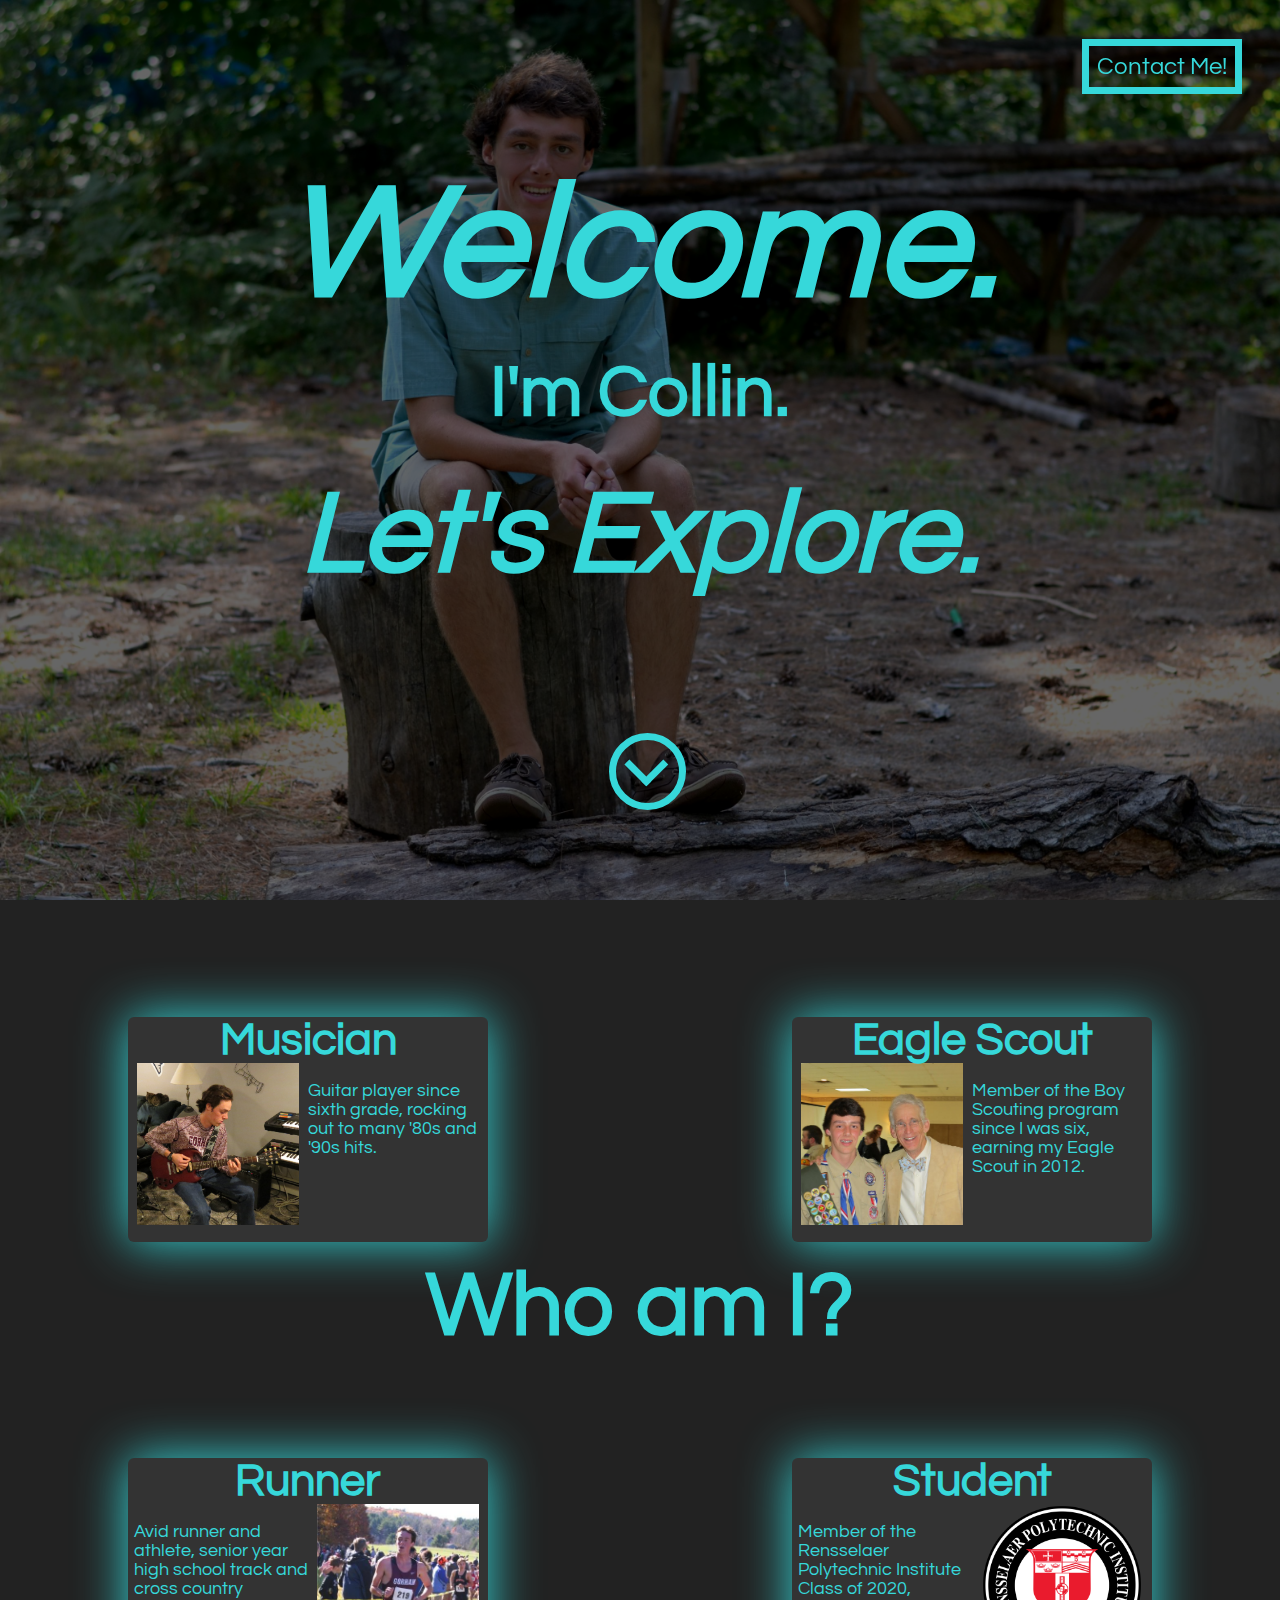
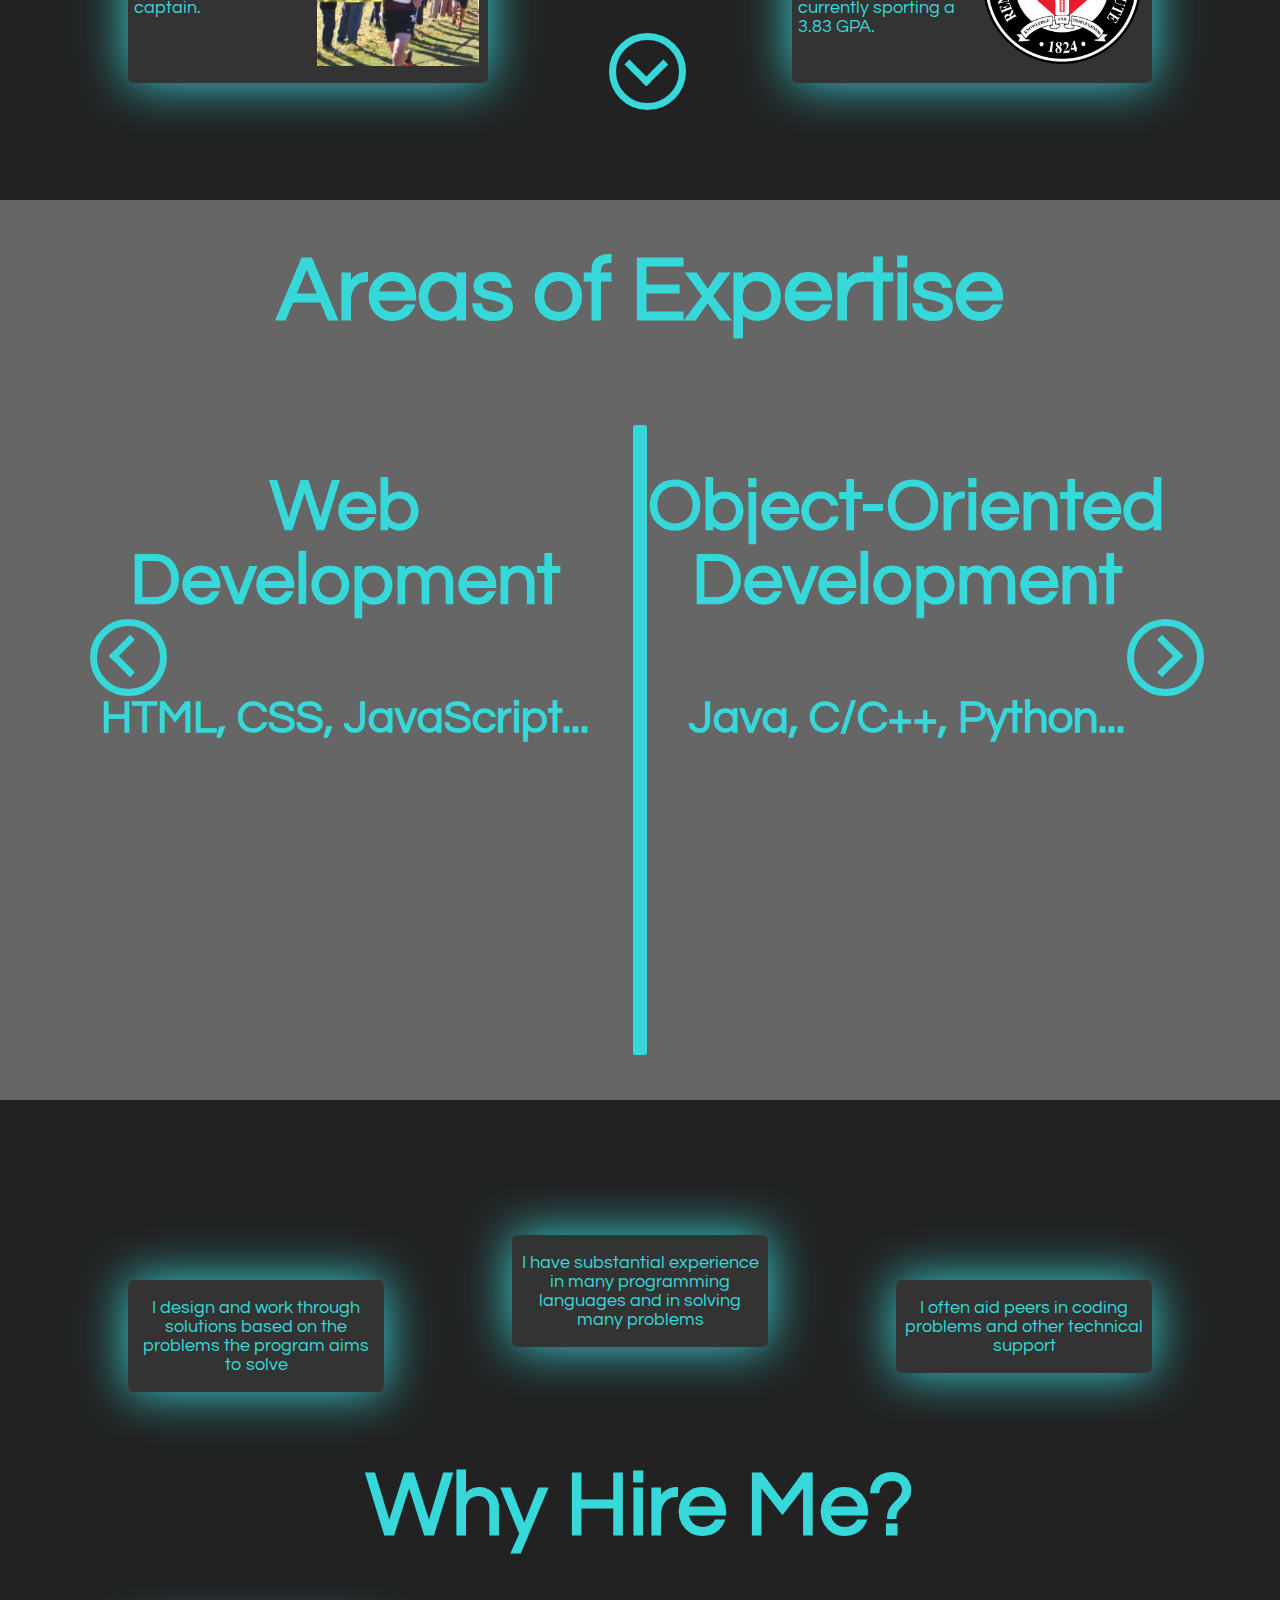
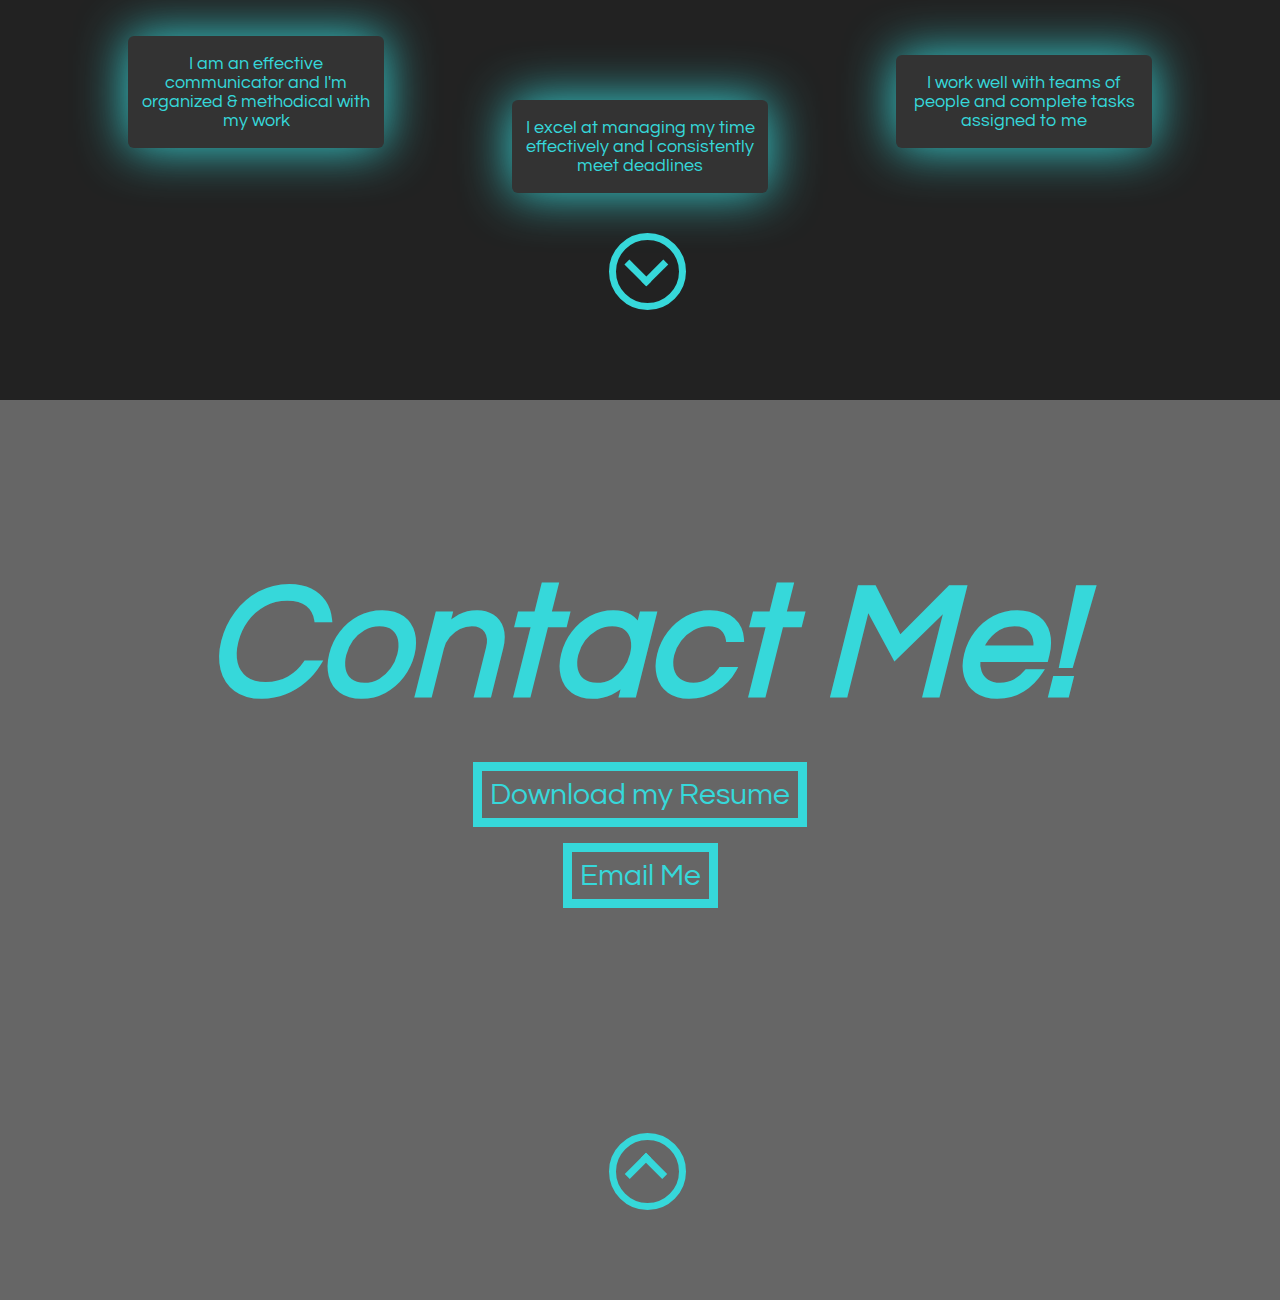
==== index.html @ e51127cf "cdj - Old website" ====
<!DOCTYPE html PUBLIC "-//W3C//DTD XHTML 1.0 Strict//EN" "http://www.w3.org/TR/xhtml1/DTD/xhtml1-strict.dtd">
<html>
  <head>
    <link rel="stylesheet" href="resources/style.css" />
    <meta name="viewport" content="width=device-width, initial-scale=1" />
    <link href="https://fonts.googleapis.com/css?family=Questrial" rel="stylesheet" />
    <link rel="shortcut icon" href="resources/images/favicon.ico"/>
    <script type="text/javascript" src="resources/jquery-3.1.1.min.js"></script>
    <script type="text/javascript" src="resources/home_script.js"></script>
    
    <title>Collin Jones</title>
  </head>
  <body>
    <div class="parallax-img-1"></div>
      <div id="top">
        <div class="opaque-container">
          <h1>Welcome.</h1>
          <h2>I'm Collin.</h2>
          <h3>Let's Explore.</h3>
        <div class="next-button"><a href="#who" class="circle"><span class="down-arrow"></span></a></div>
      </div>
    </div>
    <div id="who">
      <h1>Who am I?</h1>
      <div id="text-img-music">
        <h2>Musician</h2>
        <p>Guitar player since sixth grade, rocking out to many '80s and '90s hits.</p>
        <img src="resources/images/guitarist.jpg" alt="Guitarist" title="Guitarist" />
      </div>
      <div id="text-img-scout">
        <h2>Eagle Scout</h2>
        <p>Member of the Boy Scouting program since I was six, earning my Eagle Scout in 2012.</p>
        <img src="resources/images/scouter.jpg" alt="Eagle Scout" title="Eagle Scout" />
      </div>
      <div id="text-img-runner">
        <h2>Runner</h2>
        <p>Avid runner and athlete, senior year high school track and cross country captain.</p>
        <img src="resources/images/runner.jpg" alt="Runner" title="Runner" />
      </div>
      <div id="text-img-student">
        <h2>Student</h2>
        <p>Member of the Rensselaer Polytechnic Institute Class of 2020, currently sporting a 3.83 GPA.</p>
        <img src="resources/images/student.jpg" alt="Rensselaer Polytechnic Institute" title="Rensselaer Polytechnic Institute" />
      </div>
      <div class="next-button"><a href="#knowledge" class="circle"><span class="down-arrow"></span></a></div>
    </div>
    <div class="parallax-img-2"></div>
    <div id="knowledge">
      <div class="opaque-container">
        <div class="page-title">Areas of Expertise</div>
        <a href="web"><div class="left-title"><p>Web<br />Development</p><p class="sub">HTML, CSS, JavaScript...</p></div></a>
        <a href="backend"><div class="right-title"><p>Object-Oriented<br />Development</p><p class="sub">Java, C/C++, Python...</p></div></a>
        <div class="vertical-divider"><table class="vert-div"><tr><td></td></tr></table></div>
        <div class="left-button"><a href="web" class="circle"><span class="left-arrow"></span></a></div>
        <div class="right-button"><a href="backend" class="circle"><span class="right-arrow"></span></a></div>
      </div>
    </div>
    <div id="hire">
      <h1>Why Hire Me?</h1>
      <div class="hire-float" style="top: 20vh; left: 10vw;">
        <p>I design and work through solutions based on the problems the program aims to solve</p>
      </div>
      <div class="hire-float" style="top: 15vh; left: 40vw;">
        <p>I have substantial experience in many programming languages and in solving many problems</p>
      </div>
      <div class="hire-float" style="top: 20vh; left: 70vw;">
        <p>I often aid peers in coding problems and other technical support</p>
      </div>
      <div class="hire-float" style="bottom: 28vh; left: 10vw;">
        <p>I am an effective communicator and I'm organized &amp; methodical with my work</p>
      </div>
      <div class="hire-float" style="bottom: 23vh; left: 40vw;">
        <p>I excel at managing my time effectively and I consistently meet deadlines</p>
      </div>
      <div class="hire-float" style="bottom: 28vh; left: 70vw;">
        <p>I work well with teams of people and complete tasks assigned to me</p>
      </div>
      <div class="next-button"><a href="#contact" class="circle"><span class="down-arrow"></span></a></div>
    </div>
    <div class="parallax-img-3"></div>
    <div id="contact">
      <div class="opaque-container">
        <h1>Contact Me!</h2>
        <div id="resumeLink">
          <a href="resources/CollinJones-resume.pdf" target="_blank">Download my Resume</a>
        </div>
        <div id="mailLink">
          <a href="mailto:collindjones.653@gmail.com">Email Me</a>
        </div>
        <div class="next-button"><a href="#top" class="circle"><span class="up-arrow"></span></a></div>
      </div>
    </div>
    <div id="contactButton">
      <a href="mailto:collindjones.653@gmail.com" class="cb">Contact Me!</a>
    </div>
  </body>
</html>
---- resources/style.css ----
@media only screen and (min-width : 768px) {
  body, html {
    border: 0;
    padding: 0;
    margin: 0;
    height: 500vh;
  }
  .opaque-container {
    background: rgba(0,0,0,0.6);
    height: 100%;
    width: 100%;
    margin: 0;
    padding: 0;
  }
  a.circle {
    display: inline-block;
    border-radius: 50%;
  }
  .next-button {
    margin: 0 auto 0 auto;
    position: absolute;
    left: 0;
    right: 0;
    bottom: 10%;
    width: 7vh;
  }
  .right-button {
    margin: auto 0 auto 0;
    position: absolute;
    top: 0;
    bottom: 0;
    right: 7%;
    width: 7vh;
    height: 7vh;
  }
  .left-button {
    margin: auto 0 auto 0;
    position: absolute;
    top: 0;
    bottom: 0;
    left: 7%;
    width: 7vh;
    height: 7vh;
  }
  .down-arrow {
    display: inline-block;
    width: 7vh;
    height: 7vh;
    border: 0.875vh solid #36D8DA;
    border-radius: 50%;
    transition: background 0.2s ease-in;
  }
  .down-arrow:after {
    content: '';
    display: inline-block;
    margin: 1.05vh 1.75vh 0 1.75vh;
    height: 2.652vh;
    width: 2.652vh;
    border-right: 0.875vh solid #36D8DA;
    border-top: 0.875vh solid #36D8DA;
    transform: rotate(135deg);
    transition: border-color 0.2s ease-out;
  }
  .down-arrow:hover {
    background-color: #36D8DA;
  }
  .down-arrow:hover:after {
    border-right: 0.875vh solid #111;
    border-top: 0.875vh solid #111;
  }
  .up-arrow {
    display: inline-block;
    width: 7vh;
    height: 7vh;
    border: 0.875vh solid #36D8DA;
    border-radius: 50%;
    transition: background 0.2s ease-in;
  }
  .up-arrow:after {
    content: '';
    display: inline-block;
    margin: 2.1vh 1.75vh 0 1.75vh;
    height: 2.562vh;
    width: 2.562vh;
    border-right: 0.875vh solid #36D8DA;
    border-top: 0.875vh solid #36D8DA;
    transform: rotate(315deg);
    transition: border-color 0.2s ease-out;
  }
  .up-arrow:hover {
    background-color: #36D8DA;
  }
  .up-arrow:hover:after {
    border-right: 0.875vh solid #111;
    border-top: 0.875vh solid #111;
  }
  .right-arrow {
    display: inline-block;
    width: 7vh;
    height: 7vh;
    border: 0.875vh solid #36D8DA;
    border-radius: 50%;
    transition: background 0.2s ease-in;
  }
  .right-arrow:after {
    content: '';
    display: inline-block;
    margin: 1.75vh 2.1vh 0 1.4vh;
    height: 2.562vh;
    width: 2.562vh;
    border-right: 0.875vh solid #36D8DA;
    border-top: 0.875vh solid #36D8DA;
    transform: rotate(45deg);
    transition: border-color 0.2s ease-out;
  }
  .right-arrow:hover {
    background-color: #36D8DA;
  }
  .right-arrow:hover:after {
    border-right: 0.875vh solid #111;
    border-top: 0.875vh solid #111;
  }
  .left-arrow {
    display: inline-block;
    width: 7vh;
    height: 7vh;
    border: 0.875vh solid #36D8DA;
    border-radius: 50%;
    transition: background 0.2s ease-in;
  }
  .left-arrow:after {
    content: '';
    display: inline-block;
    margin: 1.75vh 1.4vh 0 2.1vh;
    height: 2.562vh;
    width: 2.562vh;
    border-right: 0.875vh solid #36D8DA;
    border-top: 0.875vh solid #36D8DA;
    transform: rotate(225deg);
    transition: border-color 0.2s ease-out;
  }
  .left-arrow:hover {
    background-color: #36D8DA;
  }
  .left-arrow:hover:after {
    border-right: 0.875vh solid #111;
    border-top: 0.875vh solid #111;
  }
  .vert-div {
    border: 0.25em solid #36D8DA;
    border-radius: 0.125em;
    width: 1px;
    padding: 0;
    margin: 25vh auto auto auto;
    position: absolute;
    left: 0; right: 0; top: 0; bottom: 0;
    height: 70vh;
    background-color: #36D8DA;
  }
  .page-title {
    margin: 5vh auto auto auto;
    height: auto;
    width: 100vw - 5px;
    padding: 0;
    color: #36D8DA;
    font-weight: bold;
    position: absolute;
    left: 0; right: 0; top: 0; bottom: 0;
    font-size: 10vh;
    font-family: 'Questrial', sans-serif;
    text-align: center;
  }
  .left-title {
    float: left;
    height: auto;
    width: 49vw;
    margin: 0;
    padding: auto 0 auto 0;
    color: #36D8DA;
    font-weight: bold;
    position: absolute;
    left: 0; right: 51vw; top: 0; bottom: 0;
    font-size: 8vh;
    font-family: 'Questrial', sans-serif;
    text-align: center;
  }
  .left-title p {
    padding: 0 0 0 10%;
    width: 90%;
    margin: 30vh auto 0 auto;
    position: absolute;
    top: 0; right: 0; bottom: 0; left: 0;
  }
  .right-title {
    float: right;
    height: auto;
    width: 49vw;
    margin: 0;
    padding: auto 0 auto 0;
    color: #36D8DA;
    font-weight: bold;
    position: absolute;
    left: 50vw; right: 0; top: 0; bottom: 0;
    font-size: 8vh;
    font-family: 'Questrial', sans-serif;
    text-align: center;
  }
  .right-title p {
    padding: 0 0 0 0;
    width: 85%;
    margin: 30vh 0 0 0;
    position: absolute;
    top: 0; right: 0; bottom: 0; left: 0;
  }
  .left-title p.sub {
    font-weight: none;
    position: absolute;
    top: 0; right: 0; bottom: 0; left: 0;
    margin: 55vh 0 0 0;
    font-size: 5vh;
  }
  .right-title p.sub {
    font-weight: none;
    position: absolute;
    top: 0; right: 0; bottom: 0; left: 0;
    margin: 55vh 0 0 0;
    font-size: 5vh;
  }
  #top {
    height: 100vh;
    width: 100%;
    margin: 0;
    position: relative;
    top: -100vh;
  }
  #top h1 {
    font-family: 'Questrial', sans-serif;
    color: #36D8DA;
    margin: 0;
    padding: 18vh 0 0 0;
    text-align: center;
    font-size: 18vh;
    font-style: italic;
    font-weight: bold;
  }
  #top h2 {
    font-family: 'Questrial', sans-serif;
    color: #36D8DA;
    margin: 0;
    padding: 3vh 0 0 0;
    text-align: center;
    font-size: 8vh;
  }
  #top h3 {
    font-family: 'Questrial', sans-serif;
    color: #36D8DA;
    margin: 0;
    padding: 5vh 0 0 0;
    text-align: center;
    font-size: 13vh;
    font-style: italic;
  }
  #who {
    background-color: #222;
    height: 100vh;
    width: 100%;
    margin: 0;
    position: relative;
    top: -100vh;
  }
  #who h1 {
    margin: 0 auto auto auto;
    height: auto;
    width: 100vw - 5px;
    padding: 0;
    color: #36D8DA;
    font-weight: bold;
    position: absolute;
    left: 0; right: 0; top: 40vh;
    font-size: 10vh;
    font-family: 'Questrial', sans-serif;
    text-align: center;
  }
  #text-img-music {
    height: 25vh;
    width: 40vh;
    background-color: #333;
    margin: 0;
    border: none;
    box-shadow: 0 0 50px #36D8DA;
    border-radius: 4px;
    border-radius: 6px;
    position: absolute;
    top: 13vh; left: 10vw;
  }
  #text-img-music h2 {
    color: #36D8DA;
    font-size: 5vh;
    text-align: center;
    font-family: 'Questrial', sans-serif;
    margin: 0;
  }
  #text-img-music img {
    width: 18vh;
    height: 18vh;
    float: left;
    margin-left: 1vh;
  }
  #text-img-music p {
    float: right;
    color: #36D8DA;
    font-family: 'Questrial', sans-serif;
    width: 20vh;
    font-size: 2vh;
  }
  #text-img-scout {
    height: 25vh;
    width: 40vh;
    background-color: #333;
    margin: 0;
    border: none;
    box-shadow: 0 0 50px #36D8DA;
    border-radius: 4px;
    border-radius: 6px;
    position: absolute;
    top: 13vh; right: 10vw;
  }
  #text-img-scout h2 {
    color: #36D8DA;
    font-size: 5vh;
    text-align: center;
    font-family: 'Questrial', sans-serif;
    margin: 0;
  }
  #text-img-scout img {
    width: 18vh;
    height: 18vh;
    float: left;
    margin-left: 1vh;
  }
  #text-img-scout p {
    float: right;
    color: #36D8DA;
    font-family: 'Questrial', sans-serif;
    width: 20vh;
    font-size: 2vh;
  }
  #text-img-runner {
    height: 25vh;
    width: 40vh;
    background-color: #333;
    margin: 0;
    border: none;
    box-shadow: 0 0 50px #36D8DA;
    border-radius: 4px;
    border-radius: 6px;
    position: absolute;
    bottom: 13vh; left: 10vw;
  }
  #text-img-runner h2 {
    color: #36D8DA;
    font-size: 5vh;
    text-align: center;
    font-family: 'Questrial', sans-serif;
    margin: 0;
  }
  #text-img-runner img {
    width: 18vh;
    height: 18vh;
    float: right;
    margin-right: 1vh;
  }
  #text-img-runner p {
    float: left;
    color: #36D8DA;
    font-family: 'Questrial', sans-serif;
    width: 19.5vh;
    font-size: 2vh;
    padding-left: 0.5vw;
  }
  #text-img-student {
    height: 25vh;
    width: 40vh;
    background-color: #333;
    margin: 0;
    border: none;
    box-shadow: 0 0 50px #36D8DA;
    border-radius: 4px;
    border-radius: 6px;
    position: absolute;
    right: 10vw; bottom: 13vh;
  }
  #text-img-student h2 {
    color: #36D8DA;
    font-size: 5vh;
    text-align: center;
    font-family: 'Questrial', sans-serif;
    margin: 0;
  }
  #text-img-student img {
    width: 18vh;
    height: 18vh;
    float: right;
    margin-right: 1vh;
  }
  #text-img-student p {
    float: left;
    color: #36D8DA;
    font-family: 'Questrial', sans-serif;
    width: 19.5vh;
    font-size: 2vh;
    padding-left: 0.5vw;
  }
  #knowledge {
    height: 100vh;
    width: 100%;
    margin: 0;
    position: relative;
    top: -200vh;
  }
  #hire {
    background-color: #222;
    height: 100vh;
    width: 100%;
    margin: 0;
    position: relative;
    top: -200vh;
  }
  #hire h1 {
    margin: 0 auto auto auto;
    height: auto;
    width: 100vw - 5px;
    padding: 0;
    color: #36D8DA;
    font-weight: bold;
    position: absolute;
    left: 0; right: 0; top: 40vh;
    font-size: 10vh;
    font-family: 'Questrial', sans-serif;
    text-align: center;
  }
  #hire .hire-float {
    height: auto;
    width: 20vw;
    background-color: #333;
    margin: 0;
    border: none;
    box-shadow: 0 0 50px #36D8DA;
    border-radius: 6px;
    position: absolute;
    text-align: center;
  }
  #hire .hire-float p {
    float: left;
    color: #36D8DA;
    font-family: 'Questrial', sans-serif;
    width: 100% - 16px;
    height: 100%;
    font-size: 2vh;
    padding-left: 0.5vw;
    padding: 0 8px;
  }
  #contact {
    height: 100vh;
    width: 100%;
    margin: 0;
    position: relative;
    top: -300vh;
  }
  #contact h1 {
    font-family: 'Questrial', sans-serif;
    color: #36D8DA;
    margin: 0;
    padding: 18vh 0 0 0;
    text-align: center;
    font-size: 18vh;
    font-style: italic;
    font-weight: bold;
  }
  #resumeLink {
    margin: 50px auto;
    width: auto;
    text-align: center;
  }
  #mailLink {
    margin: 50px auto;
    width: auto;
    text-align: center;
  }
  #mailLink a, #resumeLink a {
    text-decoration: none;
    font-family: 'Questrial', sans-serif;
    text-align: center;
    color: #36D8DA;
    padding: 8px;
    border: 0.3em solid #36D8DA;
    font-size: 30px;
    transition: color 0.2s ease-out, background 0.2s ease-in;
  }
  #mailLink a:hover, #resumeLink a:hover {
    background-color: #36D8DA;
    color: #111;
  }
  #contactButton {
    height: auto;
    width: auto;
    position: fixed;
    top: 6vh;
    right: 3vw;
  }
  #contactButton a.cb {
    text-decoration: none;
    border: 0.3em solid #36D8DA;
    margin: 0;
    padding: 8px;
    color: #36D8DA;
    font-family: 'Questrial', sans-serif;
    font-size: 2.7vh;
    transition:color 0.2s ease-out, background 0.2s ease-in;
  }
  #contactButton a.cb:hover {
    background-color: #36D8DA;
    color: #111;
  }
  .parallax-img-1,.parallax-img-2,.parallax-img-3{
    background-attachment: fixed;
    background-repeat: no-repeat;
    background-size: cover;
    position: relative;
    height: 100vh;
    padding: 0;
    margin: 0;
  }
  .parallax-img-1{
    background-image: url('images/bg_top.JPG');
    min-height: 100vh;
  }
  .parallax-img-2{
    background-image: url('images/coding-background.jpg');
    min-height: 100vh;
    top: -100vh;
  }
  .parallax-img-3{
    background-image: url('images/bg_contact2.jpg');
    min-height: 100vh;
    top: -200vh;
  }
}

@media only screen and (max-width: 767px) {
  body, html {
    border: 0;
    padding: 0;
    margin: 0;
    background-color: #222;
  }
  .next-button {
    display: none;
  }
  .right-button {
    display: none;
  }
  .left-button {
    display: none;
  }
  .vertical-divider {
    display: none;
  }
  #top {
    height: 100vh;
    width: 100%;
    margin: 0;
    position: relative;
  }
  #top h1 {
    font-family: 'Questrial', sans-serif;
    width: 100%;
    color: #36D8DA;
    text-align: center;
    font-size: 13vw;
    font-style: italic;
    font-weight: bold;
    padding: 30% 0 0 0;
    margin: 0;
  }
  #top h2 {
    font-family: 'Questrial', sans-serif;
    color: #36D8DA;
    margin: 0;
    padding: 13% 0 0 0;
    text-align: center;
    font-size: 10vw;
  }
  #top h3 {
    font-family: 'Questrial', sans-serif;
    color: #36D8DA;
    margin: 0;
    padding: 13% 0 0 0;
    text-align: center;
    font-size: 12vw;
    font-style: italic;
  }
  #who {
    height: auto;
    width: 100%;
    margin: 0;
    position: relative;
  }
  #who h1 {
    height: auto;
    width: 100%;
    padding: 0;
    color: #36D8DA;
    font-weight: bold;
    font-size: 13vw;
    font-family: 'Questrial', sans-serif;
    text-align: center;
  }
  #text-img-music {
    height: 43vw;
    width: 70%;
    background-color: #333;
    margin: 25px auto;
    border: none;
    box-shadow: 0 0 50px #36D8DA;
    border-radius: 4px;
    border-radius: 6px;
  }
  #text-img-music h2 {
    color: #36D8DA;
    font-size: 5vw;
    text-align: center;
    font-family: 'Questrial', sans-serif;
    margin: 0;
  }
  #text-img-music img {
    width: 35vw;
    height: 35vw;
    float: left;
    margin-left: 1vh;
  }
  #text-img-music p {
    float: right;
    color: #36D8DA;
    font-family: 'Questrial', sans-serif;
    width: 30vw;
    font-size: 2vh;
  }
  #text-img-scout {
    height: 43vw;
    width: 70%;
    background-color: #333;
    margin: 25px auto;
    border: none;
    box-shadow: 0 0 50px #36D8DA;
    border-radius: 4px;
    border-radius: 6px;
  }
  #text-img-scout h2 {
    color: #36D8DA;
    font-size: 5vw;
    text-align: center;
    font-family: 'Questrial', sans-serif;
    margin: 0;
  }
  #text-img-scout img {
    width: 35vw;
    height: 35vw;
    float: left;
    margin-left: 1vh;
  }
  #text-img-scout p {
    float: right;
    color: #36D8DA;
    font-family: 'Questrial', sans-serif;
    width: 30vw;
    font-size: 2vh;
  }
  #text-img-runner {
    height: 43vw;
    width: 70%;
    background-color: #333;
    margin: 25px auto;
    border: none;
    box-shadow: 0 0 50px #36D8DA;
    border-radius: 4px;
    border-radius: 6px;
  }
  #text-img-runner h2 {
    color: #36D8DA;
    font-size: 5vw;
    text-align: center;
    font-family: 'Questrial', sans-serif;
    margin: 0;
  }
  #text-img-runner img {
    width: 35vw;
    height: 35vw;
    float: right;
    margin-right: 1vh;
  }
  #text-img-runner p {
    float: left;
    color: #36D8DA;
    font-family: 'Questrial', sans-serif;
    width: 30vw;
    font-size: 2vh;
    padding-left: 0.5vw;
  }
  #text-img-student {
    height: 43vw;
    width: 70%;
    background-color: #333;
    margin: 25px auto;
    border: none;
    box-shadow: 0 0 50px #36D8DA;
    border-radius: 4px;
    border-radius: 6px;
  }
  #text-img-student h2 {
    color: #36D8DA;
    font-size: 5vw;
    text-align: center;
    font-family: 'Questrial', sans-serif;
    margin: 0;
  }
  #text-img-student img {
    width: 35vw;
    height: 35vw;
    float: right;
    margin-right: 1vh;
  }
  #text-img-student p {
    float: left;
    color: #36D8DA;
    font-family: 'Questrial', sans-serif;
    width: 30vw;
    font-size: 2vh;
    padding-left: 0.5vw;
  }
  #knowledge {
    height: auto;
    width: 100%;
    margin: 0;
    position: relative;
  }
  .page-title {
    margin: 80px auto 0 auto;
    height: auto;
    width: 100%;
    padding: 0;
    color: #36D8DA;
    font-weight: bold;
    font-size: 10vw;
    font-family: 'Questrial', sans-serif;
    text-align: center;
  }
  #knowledge a { text-decoration: none; }
  .left-title {
    border: 2px solid #555;
    border-radius: 6px;
    height: auto;
    width: 80%;
    padding: 0;
    margin: 20px auto 0 auto;
    color: #36D8DA;
    font-weight: bold;
    font-size: 8vw;
    font-family: 'Questrial', sans-serif;
    text-align: center;
  }
  .left-title p {
    padding: 0;
    width: 100%;
    text-align: center;
    margin: 75px auto 0 auto;
  }
  .right-title {
    border: 2px solid #555;
    border-radius: 6px;
    height: auto;
    width: 80%;
    margin: 20px auto 0 auto;
    color: #36D8DA;
    font-weight: bold;
    font-size: 8vw;
    font-family: 'Questrial', sans-serif;
    text-align: center;
  }
  .right-title p {
    padding: 0;
    width: 100%;
    margin: 75px auto 0 auto;
  }
  .left-title p.sub {
    font-weight: none;
    margin: 50px 0 20px 0;
    font-size: 5vw;
  }
  .right-title p.sub {
    font-weight: none;
    margin: 50px 0 20px 0;
    font-size: 5vw;
  }
  #hire {
    height: auto;
    width: 100%;
    margin: 0;
    position: relative;
  }
  #hire h1 {
    margin: 80px 0 0 0;
    height: auto;
    width: 100%;
    padding: 0;
    color: #36D8DA;
    font-weight: bold;
    font-size: 10vw;
    font-family: 'Questrial', sans-serif;
    text-align: center;
  }
  #hire .hire-float {
    height: auto;
    width: 80%;
    background-color: #333;
    margin: 25px 10%;
    border: none;
    box-shadow: 0 0 50px #36D8DA;
    border-radius: 6px;
    text-align: center;
    position: static;
  }
  #hire .hire-float p {
    float: left;
    color: #36D8DA;
    font-family: 'Questrial', sans-serif;
    width: 90%;
    height: 100%;
    font-size: 4vw;
    padding: 0 5%;
  }
  #contact {
    height: auto;
    width: 100%;
    margin: 0;
    position: relative;
  }
  #contact h1 {
    font-family: 'Questrial', sans-serif;
    color: #36D8DA;
    margin: 80px 0 0 0;
    text-align: center;
    font-size: 10vw;
    font-style: italic;
    font-weight: bold;
  }
  #resumeLink {
    margin: 50px auto;
    width: 80%;
    text-align: center;
  }
  #mailLink {
    margin: 50px auto;
    width: 80%;
    text-align: center;
  }
  #mailLink a, #resumeLink a {
    width: 100%;
    text-decoration: none;
    font-family: 'Questrial', sans-serif;
    text-align: center;
    color: #36D8DA;
    padding: 8px;
    border: 0.3em solid #36D8DA;
    font-size: 6vw;
    transition: color 0.2s ease-out, background 0.2s ease-in;
  }
  #mailLink a:hover, #resumeLink a:hover {
    background-color: #36D8DA;
    color: #111;
  }
  #contactButton {
    display: none;
  }
}
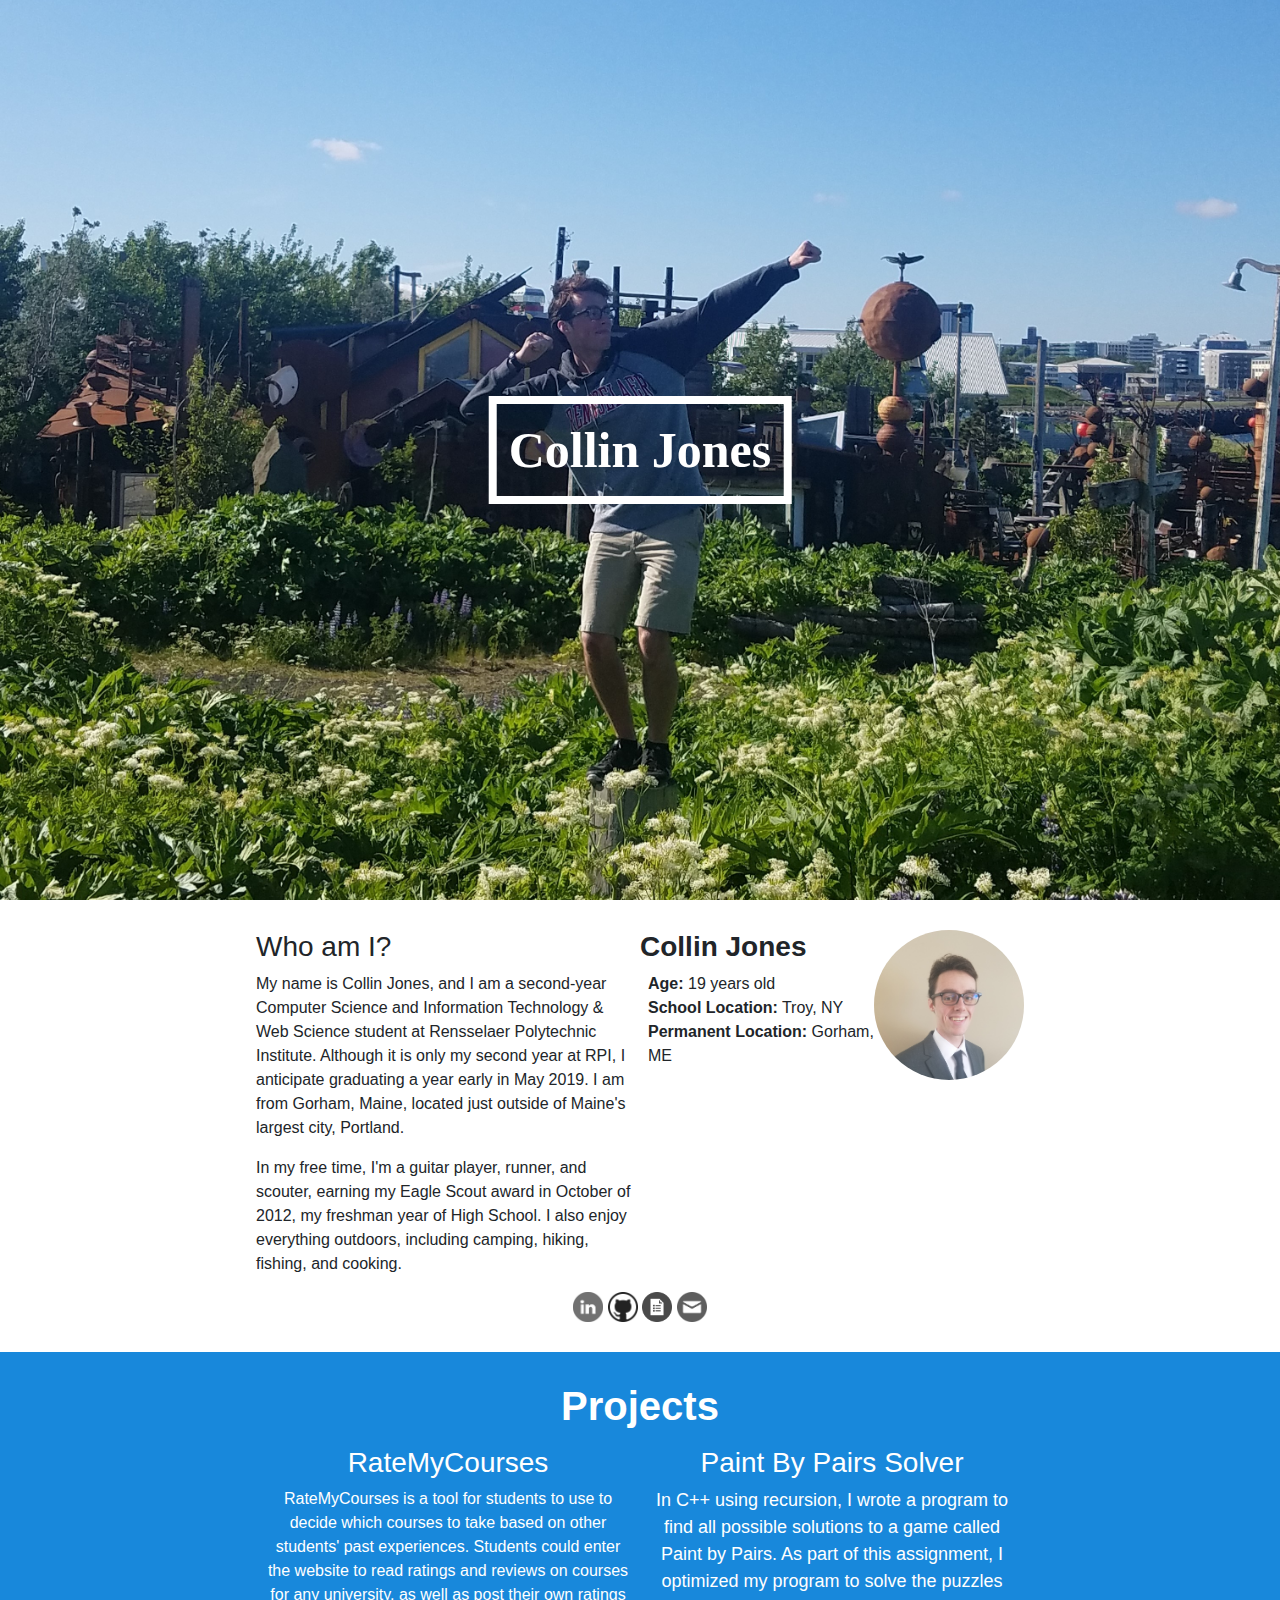
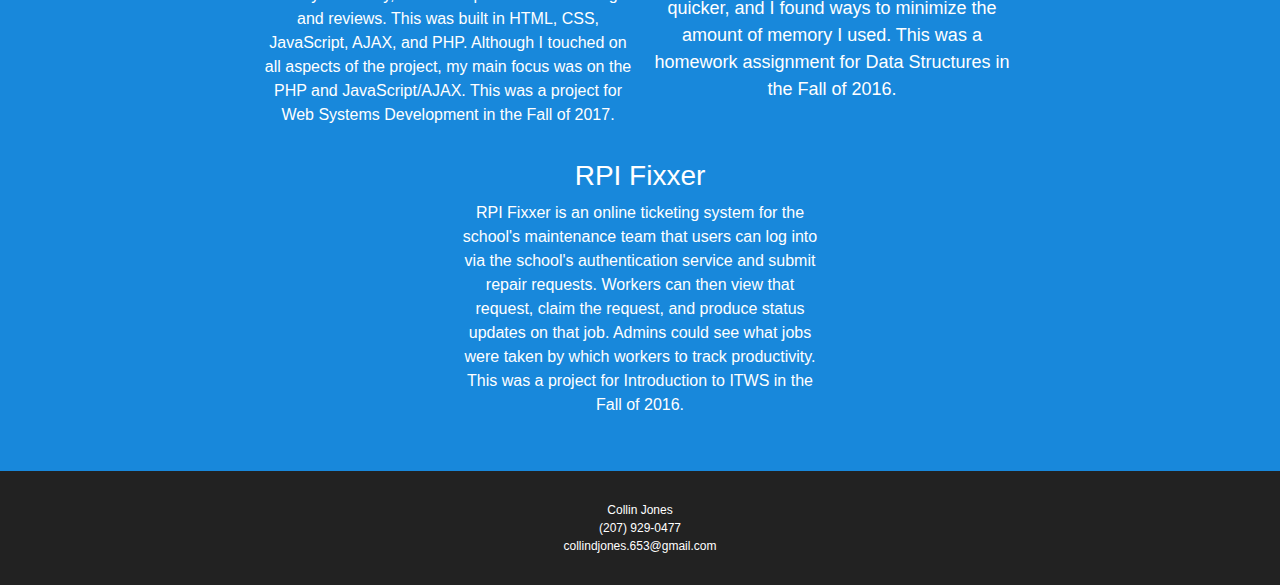
==== commit 36ef8407: "cdj - Uploaded new website" ====
--- a/index.html
+++ b/index.html
@@ -1,97 +1,130 @@
-<!DOCTYPE html PUBLIC "-//W3C//DTD XHTML 1.0 Strict//EN" "http://www.w3.org/TR/xhtml1/DTD/xhtml1-strict.dtd">
+<!DOCTYPE html>
 <html>
   <head>
-    <link rel="stylesheet" href="resources/style.css" />
-    <meta name="viewport" content="width=device-width, initial-scale=1" />
-    <link href="https://fonts.googleapis.com/css?family=Questrial" rel="stylesheet" />
-    <link rel="shortcut icon" href="resources/images/favicon.ico"/>
-    <script type="text/javascript" src="resources/jquery-3.1.1.min.js"></script>
-    <script type="text/javascript" src="resources/home_script.js"></script>
+    <!-- Set meta -->
+    <meta charset="utf-8">
+    <meta name="viewport" content="width=device-width, initial-scale=1.0, shrink-to-fit=no">
+    
+    <!-- Load CSS, including Bootstrap -->
+    <link rel="stylesheet" href="resources/css/bootstrap.min.css">
+    <link rel="stylesheet" href="resources/css/bootstrap-grid.min.css">
+    <link rel="stylesheet" href="resources/css/bootstrap-reboot.min.css">
+    <link rel="stylesheet" href="resources/css/custom-styles.css">
+    
+    <!-- Load JavaScript, including Bootstrap and jQuery -->
+    <script type="text/javascript" src="resources/js/jquery-3.2.1.min.js"></script>
+    <script type="text/javascript" src="resources/js/popper.min.js"></script>
+    <script type="text/javascript" src="/resources/js/bootstrap.min.js"></script>
+    <script type="text/javascript" src="/resources/js/bootstrap.bundle.min.js"></script>
+    <script type="text/javascript" src="/resources/js/custom-scripts.js"></script>
+    
+    <!--[if lt IE 9]>
+      <script src="https://oss.maxcdn.com/libs/html5shiv/3.7.0/html5shiv.js"></script>
+      <script src="https://oss.maxcdn.com/libs/respond.js/1.4.2/respond.min.js"></script>
+    <![endif]-->
     
     <title>Collin Jones</title>
   </head>
   <body>
-    <div class="parallax-img-1"></div>
-      <div id="top">
-        <div class="opaque-container">
-          <h1>Welcome.</h1>
-          <h2>I'm Collin.</h2>
-          <h3>Let's Explore.</h3>
-        <div class="next-button"><a href="#who" class="circle"><span class="down-arrow"></span></a></div>
+    <div class="wrapper">
+      <!--
+      <div id="sidebar">
+        <div class="sidebar-header">
+          <h3>Navigation</h3>
+        </div>
+        <!-- Projects Menu -->
+        <!--<ul class="list-unstyled">
+          <li class="active"><a href="#">Home</a></li>
+          <li>
+            <!-- Projects submenu -->
+            <!--<a href="#" id="projects-toggle" class="list-unstyled">Projects</a>
+            <ul id="projects-submenu" class="list-unstyled">
+              <li><a href="#">Project 1</a></li>
+              <li><a href="#">Project 2</a></li>
+            </ul>
+          </li>
+        </ul>
+      </div>-->
+      <div id="content">
+        <!--<div id="sidebar-toggle">
+          <div class="hamburger-bar"></div>
+          <div class="hamburger-bar"></div>
+          <div class="hamburger-bar"></div>
+          <div class="negative-slope-line"></div>
+          <div class="positive-slope-line"></div>
+        </div>-->
+        <div id="header">
+          <h1 id="title">Collin Jones</h1>
+        </div>
+        <div id="about">
+          <!-- Profile -->
+          <div id="profile">
+            <div id="profile-image"src="resources/img/profile-img2.jpg"></div>
+            <h3><span class="center"><strong>Collin Jones</strong></span></h3>
+            <p><span class="center"><strong>Age:</strong> 19 years old</span><br />
+            <span class="center"><strong>School Location:</strong> Troy, NY</span><br/>
+            <span class="center"><strong>Permanent Location:</strong> Gorham, ME</span></p>
+          </div>
+          <!-- Quick Description -->
+          <div id="who-am-i">
+            <h3>Who am I?</h3>
+            <p>My name is Collin Jones, and I am a second-year Computer Science and Information
+               Technology &amp; Web Science student at Rensselaer Polytechnic Institute. Although it is
+               only my second year at RPI, I anticipate graduating a year early in May 2019. I am from
+               Gorham, Maine, located just outside of Maine's largest city, Portland.</p>
+            <p>In my free time, I'm a guitar player, runner, and scouter, earning my Eagle Scout award in
+               October of 2012, my freshman year of High School. I also enjoy everything outdoors,
+               including camping, hiking, fishing, and cooking.</p>
+          </div>
+          <!-- Links -->
+          <div id="profile-links">
+            <a href="https://linkedin.com/in/collindjones">
+              <img src="resources/img/linkedin-icon.png" title="LinkedIn" alt="LinkedIn" />
+            </a>
+            <a href="https://github.com/jonesc11">
+              <img src="resources/img/github-icon.png" title="GitHub" alt="GitHub" />
+            </a>
+            <a href="resources/CollinJones-resume.pdf">
+              <img src="resources/img/resume-icon.png" title="Resume" alt="Resume" />
+            </a>
+            <a href="mailto:collindjones.653@gmail.com">
+              <img src="resources/img/mail-icon.png" title="Email" alt="Email" />
+            </a>
+          </div>
+        </div>
+        <div id="projects">
+          <h1><strong>Projects</strong></h1>
+          <div class="proj-desc-left proj-desc">
+            <h3>RateMyCourses</h3>
+            <p>RateMyCourses is a tool for students to use to decide which courses to take based on
+               other students' past experiences. Students could enter the website to read ratings and
+               reviews on courses for any university, as well as post their own ratings and reviews. This
+               was built in HTML, CSS, JavaScript, AJAX, and PHP. Although I touched on all aspects of the
+               project, my main focus was on the PHP and JavaScript/AJAX. This was a project for Web
+               Systems Development in the Fall of 2017.</p>
+          </div>
+          <div class="proj-desc-right proj-desc">
+            <h3>Paint By Pairs Solver</h3>
+            <p>In C++ using recursion, I wrote a program to find all possible solutions to a game called
+               Paint by Pairs. As part of this assignment, I optimized my program to solve the puzzles
+               quicker, and I found ways to minimize the amount of memory I used. This was a homework
+               assignment for Data Structures in the Fall of 2016.</p>
+          </div>
+          <div class="proj-desc-center proj-desc">
+            <h3>RPI Fixxer</h3>
+            <p>RPI Fixxer is an online ticketing system for the school's maintenance team that users
+               can log into via the school's authentication service and submit repair requests. Workers can
+               then view that request, claim the request, and produce status updates on that job. Admins
+               could see what jobs were taken by which workers to track productivity. This was a project
+               for Introduction to ITWS in the Fall of 2016.</p>
+          </div>
+        </div>
+        <div id="footer">
+          Collin Jones<br/>
+          (207) 929-0477<br/>
+          <a href="mailto:collindjones.653@gmail.com" title="email">collindjones.653@gmail.com</a>
+        </div>
       </div>
-    </div>
-    <div id="who">
-      <h1>Who am I?</h1>
-      <div id="text-img-music">
-        <h2>Musician</h2>
-        <p>Guitar player since sixth grade, rocking out to many '80s and '90s hits.</p>
-        <img src="resources/images/guitarist.jpg" alt="Guitarist" title="Guitarist" />
-      </div>
-      <div id="text-img-scout">
-        <h2>Eagle Scout</h2>
-        <p>Member of the Boy Scouting program since I was six, earning my Eagle Scout in 2012.</p>
-        <img src="resources/images/scouter.jpg" alt="Eagle Scout" title="Eagle Scout" />
-      </div>
-      <div id="text-img-runner">
-        <h2>Runner</h2>
-        <p>Avid runner and athlete, senior year high school track and cross country captain.</p>
-        <img src="resources/images/runner.jpg" alt="Runner" title="Runner" />
-      </div>
-      <div id="text-img-student">
-        <h2>Student</h2>
-        <p>Member of the Rensselaer Polytechnic Institute Class of 2020, currently sporting a 3.83 GPA.</p>
-        <img src="resources/images/student.jpg" alt="Rensselaer Polytechnic Institute" title="Rensselaer Polytechnic Institute" />
-      </div>
-      <div class="next-button"><a href="#knowledge" class="circle"><span class="down-arrow"></span></a></div>
-    </div>
-    <div class="parallax-img-2"></div>
-    <div id="knowledge">
-      <div class="opaque-container">
-        <div class="page-title">Areas of Expertise</div>
-        <a href="web"><div class="left-title"><p>Web<br />Development</p><p class="sub">HTML, CSS, JavaScript...</p></div></a>
-        <a href="backend"><div class="right-title"><p>Object-Oriented<br />Development</p><p class="sub">Java, C/C++, Python...</p></div></a>
-        <div class="vertical-divider"><table class="vert-div"><tr><td></td></tr></table></div>
-        <div class="left-button"><a href="web" class="circle"><span class="left-arrow"></span></a></div>
-        <div class="right-button"><a href="backend" class="circle"><span class="right-arrow"></span></a></div>
-      </div>
-    </div>
-    <div id="hire">
-      <h1>Why Hire Me?</h1>
-      <div class="hire-float" style="top: 20vh; left: 10vw;">
-        <p>I design and work through solutions based on the problems the program aims to solve</p>
-      </div>
-      <div class="hire-float" style="top: 15vh; left: 40vw;">
-        <p>I have substantial experience in many programming languages and in solving many problems</p>
-      </div>
-      <div class="hire-float" style="top: 20vh; left: 70vw;">
-        <p>I often aid peers in coding problems and other technical support</p>
-      </div>
-      <div class="hire-float" style="bottom: 28vh; left: 10vw;">
-        <p>I am an effective communicator and I'm organized &amp; methodical with my work</p>
-      </div>
-      <div class="hire-float" style="bottom: 23vh; left: 40vw;">
-        <p>I excel at managing my time effectively and I consistently meet deadlines</p>
-      </div>
-      <div class="hire-float" style="bottom: 28vh; left: 70vw;">
-        <p>I work well with teams of people and complete tasks assigned to me</p>
-      </div>
-      <div class="next-button"><a href="#contact" class="circle"><span class="down-arrow"></span></a></div>
-    </div>
-    <div class="parallax-img-3"></div>
-    <div id="contact">
-      <div class="opaque-container">
-        <h1>Contact Me!</h2>
-        <div id="resumeLink">
-          <a href="resources/CollinJones-resume.pdf" target="_blank">Download my Resume</a>
-        </div>
-        <div id="mailLink">
-          <a href="mailto:collindjones.653@gmail.com">Email Me</a>
-        </div>
-        <div class="next-button"><a href="#top" class="circle"><span class="up-arrow"></span></a></div>
-      </div>
-    </div>
-    <div id="contactButton">
-      <a href="mailto:collindjones.653@gmail.com" class="cb">Contact Me!</a>
     </div>
   </body>
 </html>--- a/resources/css/custom-styles.css
+++ b/resources/css/custom-styles.css
@@ -0,0 +1,261 @@
+* {
+  margin: 0;
+  padding: 0;
+  border: 0;
+}
+
+.wrapper {
+  display: flex;
+  align-items: stretch;
+}
+
+#content {
+  height: auto;
+  width: 100%;
+}
+
+#header {
+   height: 100vh;
+   width: 100%;
+   background: url(/resources/img/bg.jpg) no-repeat center center;
+   background-size: cover;
+   position: relative;
+   z-index: -1;
+}
+
+#title {
+  position: absolute;
+  top: 50%;
+  left: 50%;
+  transform: translate(-50%, -50%);
+  display: inline;
+  font-weight: bold;
+  vertical-align: middle;
+  margin: auto;
+  width: auto;
+  height: auto;
+  padding: 16px 12px;
+  font-family: verdana;
+  font-size: 50px;
+  color: #fff;
+  border: 8px solid #fff;
+  text-align: center;
+}
+
+#sidebar {
+  position: fixed;
+  top: 0;
+  right: -250px;
+  min-width: 250px;
+  max-width: 250px;
+  min-height: 100vh;
+  background-color: #333;
+  transition: all 0.3s;
+}
+
+#sidebar a {
+  display: block;
+  color: #fff;
+  padding: 8px 0 8px 15px;
+}
+
+#projects-submenu {
+  display: none;
+}
+
+#projects-submenu a {
+  padding: 8px 0 8px 20px;
+}
+
+#sidebar a:hover {
+  background-color: #111;
+}
+
+.sidebar-header {
+  font-weight: bold;
+  color: #fff;
+  margin: 30px 0 0 15px;
+}
+
+#sidebar-toggle {
+  width: 32px;
+  height: 32px;
+  padding: 6px 0 2px 0;
+  margin: 0;
+  background-color: #000;
+  position: fixed;
+  top: 30px;
+  right: 30px;
+  opacity: .75;
+  transition: opacity 0.3s;
+  border-radius: 2px;
+}
+
+#sidebar-toggle:hover {
+  cursor: pointer;
+  opacity: 1;
+}
+
+#sidebar-toggle .hamburger-bar {
+  width: 20px;
+  height: 4px;
+  margin: 0 6px 4px 6px;
+  background-color: #fff;
+}
+
+#sidebar-toggle .negative-slope-line {
+  width: 24px;
+  height: 4px;
+  background-color: #fff;
+  margin: 6px 0 0 4px;
+  transform: rotate(45deg);
+  display: none;
+}
+
+#sidebar-toggle .positive-slope-line {
+  width: 24px;
+  height: 4px;
+  background-color: #fff;
+  margin: -3px 0 0 4px;
+  transform: rotate(135deg);
+  display: none;
+}
+
+#about {
+  height: auto;
+  width: 100%;
+  padding: 30px 20%;
+}
+
+#who-am-i {
+  width: 50%;
+  padding: 0 8px 0 0;
+  margin: 0;
+}
+
+#profile {
+  position: relative;
+  padding-left: 8px;
+  width: 50%;
+  float: right;
+  padding: 0;
+  margin: 0;
+}
+
+#profile p {
+  padding-left: 8px;
+}
+
+#profile-image {
+  width: 150px;
+  height: 150px;
+  float: right;
+  border-radius: 50%;
+  background: url(/resources/img/profile-img2.jpg) no-repeat center center;
+  background-size: cover;
+}
+
+#profile-links {
+  width: auto;
+  margin: 0 auto;
+  text-align: center;
+}
+
+#profile-links img {
+  -webkit-filter: grayscale(100%);
+  -moz-filter: grayscale(100%);
+  filter: grayscale(100%);
+  width: 30px;
+  height: 30px;
+  transition: all 0.3s;
+}
+
+#profile-links img:hover {
+  -webkit-filter: grayscale(0);
+  -moz-filter: grayscale(0);
+  filter: grayscale(0);
+}
+
+#projects {
+  width: 100%;
+  height: auto;
+  padding: 30px 20%;
+  background-color: #1888db;
+  text-align: center;
+  color: #fff;
+}
+
+.proj-desc-right {
+  display: inline-block;
+  float: right;
+  height: 100%;
+  width: 50%;
+  padding: 8px;
+}
+
+.proj-desc-right p {
+  font-size: 18px;
+}
+
+.proj-desc-left {
+  display: inline-block;
+  height: 100%;
+  width: 50%;
+  padding: 8px;
+}
+
+.proj-desc-right p {
+  font-size: 18px;
+}
+
+.proj-desc-center {
+  display: inline-block;
+  width: 50%;
+  margin: 0 25%;
+  height: auto;
+  padding: 8px;
+}
+
+#footer {
+  width: 100%;
+  height: auto;
+  padding: 30px 20%;
+  text-align: center;
+  background-color: #222;
+  color: #fff;
+  font-size: 12px;
+}
+
+#footer a {
+  color: #fff;
+}
+
+#footer a:hover {
+  color: #fff;
+  text-decoration: underline;
+}
+
+@media (max-width : 768px) {
+  .proj-desc {
+    width: 100%;
+    display: block;
+    margin: 0;
+    float: none;
+  }
+  
+  #profile {
+    width: 100%;
+    float: none;
+    text-align: center;
+  }
+  
+  #profile-image {
+    float: none;
+    margin: auto;
+  }
+  
+  #who-am-i {
+    width: 100%;
+    
+  }
+}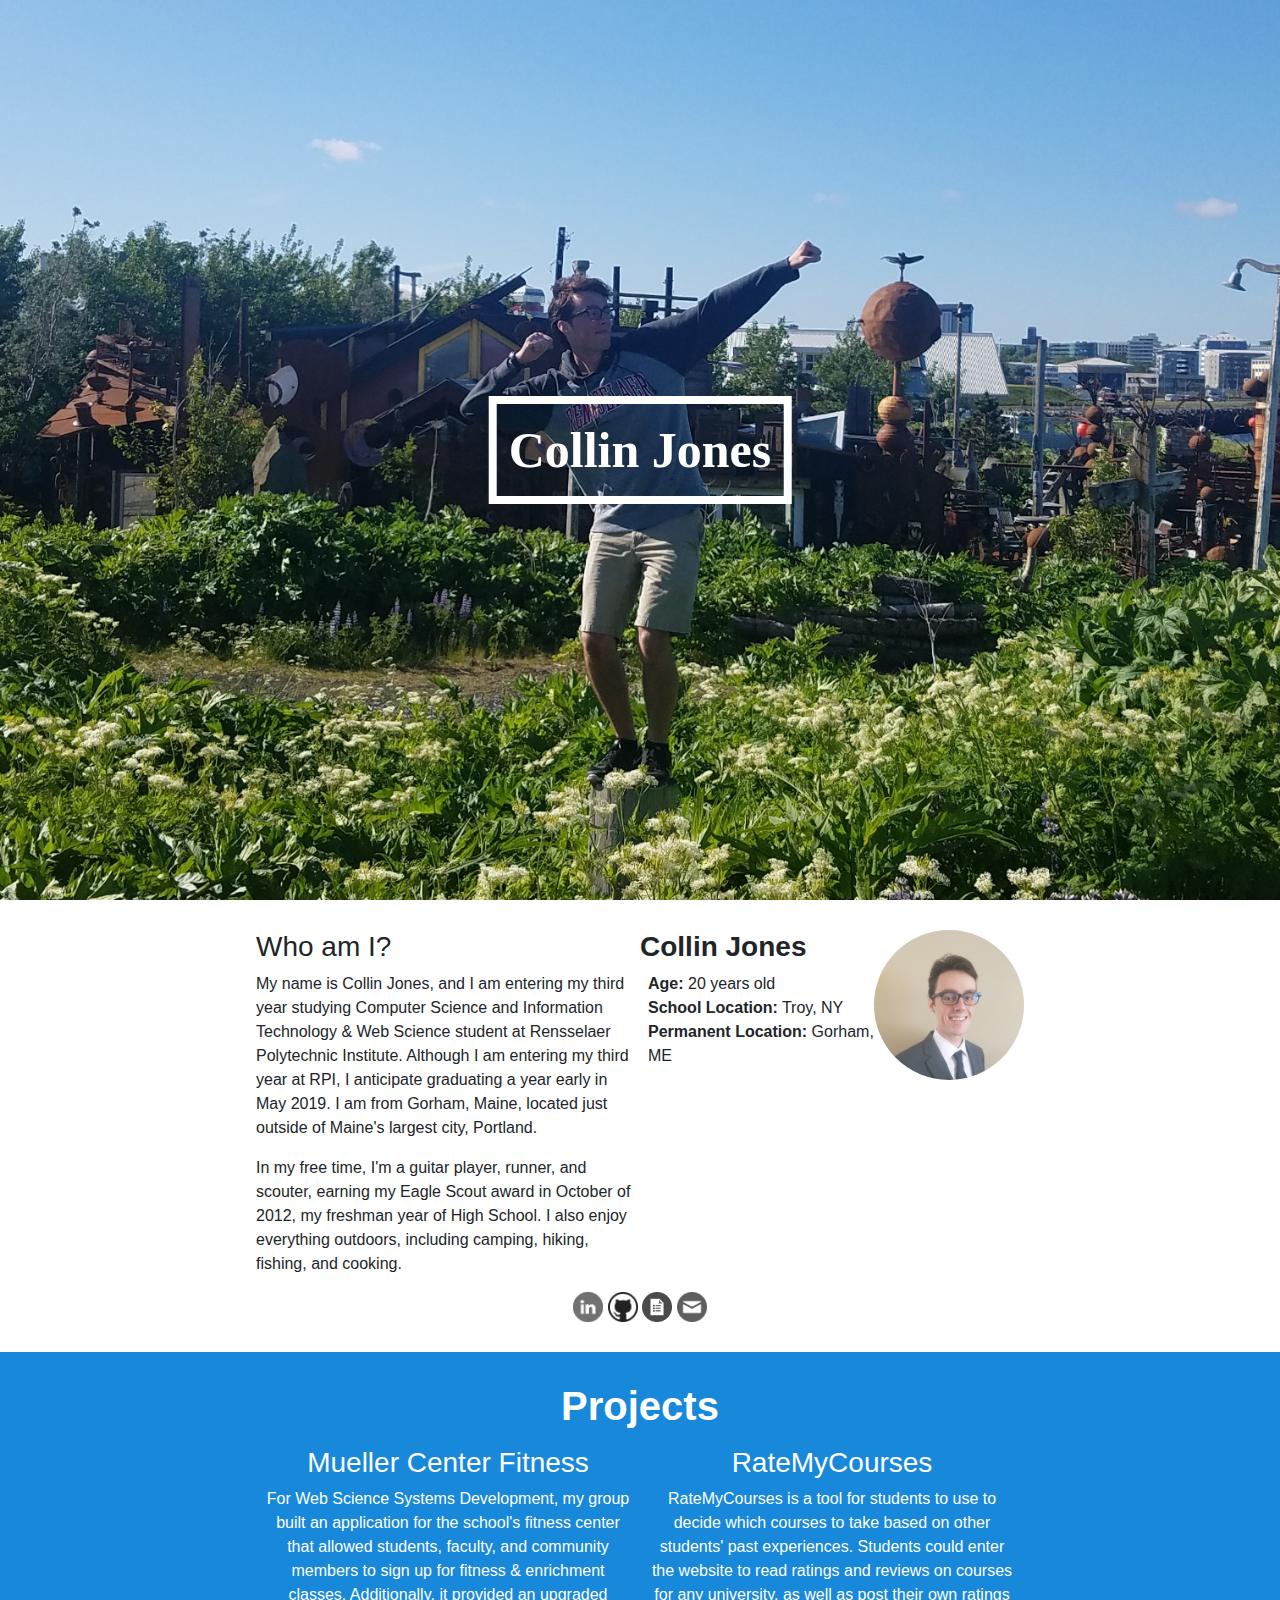
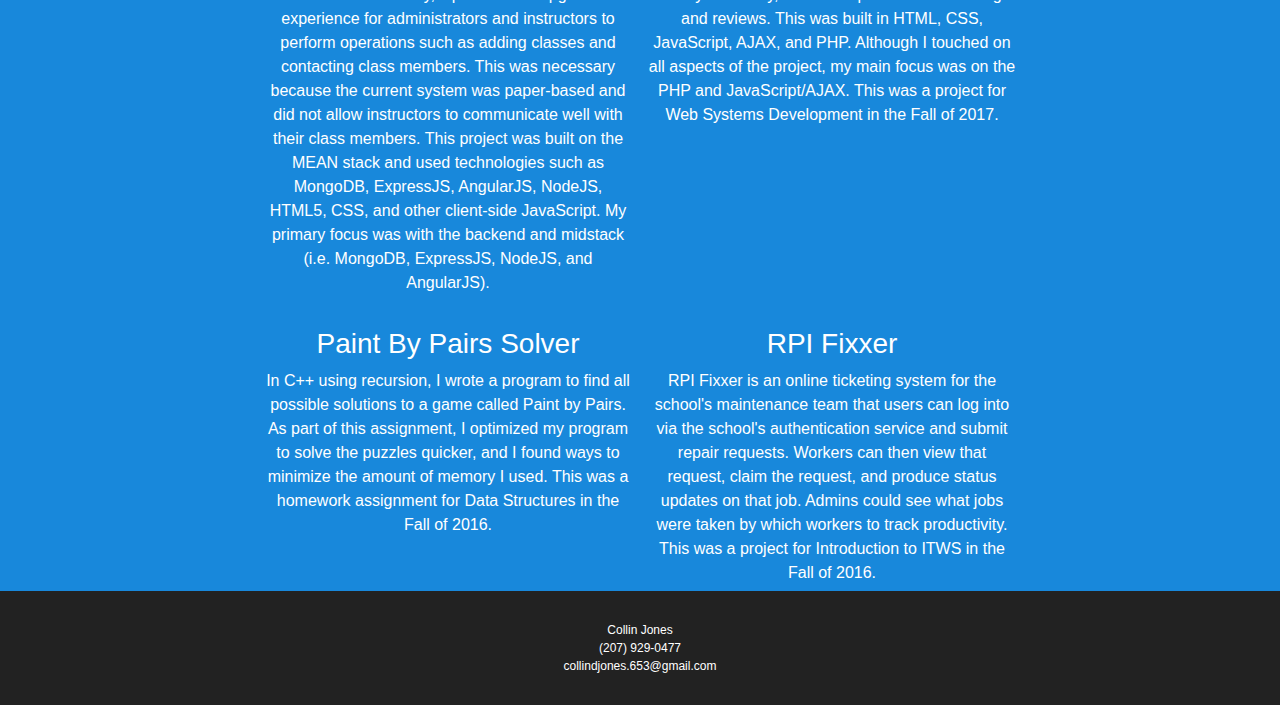
==== commit a9f03a35: "Changed my age and added a new project." ====
--- a/index.html
+++ b/index.html
@@ -1,130 +1,116 @@
-<!DOCTYPE html>
-<html>
-  <head>
-    <!-- Set meta -->
-    <meta charset="utf-8">
-    <meta name="viewport" content="width=device-width, initial-scale=1.0, shrink-to-fit=no">
-    
-    <!-- Load CSS, including Bootstrap -->
-    <link rel="stylesheet" href="resources/css/bootstrap.min.css">
-    <link rel="stylesheet" href="resources/css/bootstrap-grid.min.css">
-    <link rel="stylesheet" href="resources/css/bootstrap-reboot.min.css">
-    <link rel="stylesheet" href="resources/css/custom-styles.css">
-    
-    <!-- Load JavaScript, including Bootstrap and jQuery -->
-    <script type="text/javascript" src="resources/js/jquery-3.2.1.min.js"></script>
-    <script type="text/javascript" src="resources/js/popper.min.js"></script>
-    <script type="text/javascript" src="/resources/js/bootstrap.min.js"></script>
-    <script type="text/javascript" src="/resources/js/bootstrap.bundle.min.js"></script>
-    <script type="text/javascript" src="/resources/js/custom-scripts.js"></script>
-    
-    <!--[if lt IE 9]>
-      <script src="https://oss.maxcdn.com/libs/html5shiv/3.7.0/html5shiv.js"></script>
-      <script src="https://oss.maxcdn.com/libs/respond.js/1.4.2/respond.min.js"></script>
-    <![endif]-->
-    
-    <title>Collin Jones</title>
-  </head>
-  <body>
-    <div class="wrapper">
-      <!--
-      <div id="sidebar">
-        <div class="sidebar-header">
-          <h3>Navigation</h3>
-        </div>
-        <!-- Projects Menu -->
-        <!--<ul class="list-unstyled">
-          <li class="active"><a href="#">Home</a></li>
-          <li>
-            <!-- Projects submenu -->
-            <!--<a href="#" id="projects-toggle" class="list-unstyled">Projects</a>
-            <ul id="projects-submenu" class="list-unstyled">
-              <li><a href="#">Project 1</a></li>
-              <li><a href="#">Project 2</a></li>
-            </ul>
-          </li>
-        </ul>
-      </div>-->
-      <div id="content">
-        <!--<div id="sidebar-toggle">
-          <div class="hamburger-bar"></div>
-          <div class="hamburger-bar"></div>
-          <div class="hamburger-bar"></div>
-          <div class="negative-slope-line"></div>
-          <div class="positive-slope-line"></div>
-        </div>-->
-        <div id="header">
-          <h1 id="title">Collin Jones</h1>
-        </div>
-        <div id="about">
-          <!-- Profile -->
-          <div id="profile">
-            <div id="profile-image"src="resources/img/profile-img2.jpg"></div>
-            <h3><span class="center"><strong>Collin Jones</strong></span></h3>
-            <p><span class="center"><strong>Age:</strong> 19 years old</span><br />
-            <span class="center"><strong>School Location:</strong> Troy, NY</span><br/>
-            <span class="center"><strong>Permanent Location:</strong> Gorham, ME</span></p>
-          </div>
-          <!-- Quick Description -->
-          <div id="who-am-i">
-            <h3>Who am I?</h3>
-            <p>My name is Collin Jones, and I am a second-year Computer Science and Information
-               Technology &amp; Web Science student at Rensselaer Polytechnic Institute. Although it is
-               only my second year at RPI, I anticipate graduating a year early in May 2019. I am from
-               Gorham, Maine, located just outside of Maine's largest city, Portland.</p>
-            <p>In my free time, I'm a guitar player, runner, and scouter, earning my Eagle Scout award in
-               October of 2012, my freshman year of High School. I also enjoy everything outdoors,
-               including camping, hiking, fishing, and cooking.</p>
-          </div>
-          <!-- Links -->
-          <div id="profile-links">
-            <a href="https://linkedin.com/in/collindjones">
-              <img src="resources/img/linkedin-icon.png" title="LinkedIn" alt="LinkedIn" />
-            </a>
-            <a href="https://github.com/jonesc11">
-              <img src="resources/img/github-icon.png" title="GitHub" alt="GitHub" />
-            </a>
-            <a href="resources/CollinJones-resume.pdf">
-              <img src="resources/img/resume-icon.png" title="Resume" alt="Resume" />
-            </a>
-            <a href="mailto:collindjones.653@gmail.com">
-              <img src="resources/img/mail-icon.png" title="Email" alt="Email" />
-            </a>
-          </div>
-        </div>
-        <div id="projects">
-          <h1><strong>Projects</strong></h1>
-          <div class="proj-desc-left proj-desc">
-            <h3>RateMyCourses</h3>
-            <p>RateMyCourses is a tool for students to use to decide which courses to take based on
-               other students' past experiences. Students could enter the website to read ratings and
-               reviews on courses for any university, as well as post their own ratings and reviews. This
-               was built in HTML, CSS, JavaScript, AJAX, and PHP. Although I touched on all aspects of the
-               project, my main focus was on the PHP and JavaScript/AJAX. This was a project for Web
-               Systems Development in the Fall of 2017.</p>
-          </div>
-          <div class="proj-desc-right proj-desc">
-            <h3>Paint By Pairs Solver</h3>
-            <p>In C++ using recursion, I wrote a program to find all possible solutions to a game called
-               Paint by Pairs. As part of this assignment, I optimized my program to solve the puzzles
-               quicker, and I found ways to minimize the amount of memory I used. This was a homework
-               assignment for Data Structures in the Fall of 2016.</p>
-          </div>
-          <div class="proj-desc-center proj-desc">
-            <h3>RPI Fixxer</h3>
-            <p>RPI Fixxer is an online ticketing system for the school's maintenance team that users
-               can log into via the school's authentication service and submit repair requests. Workers can
-               then view that request, claim the request, and produce status updates on that job. Admins
-               could see what jobs were taken by which workers to track productivity. This was a project
-               for Introduction to ITWS in the Fall of 2016.</p>
-          </div>
-        </div>
-        <div id="footer">
-          Collin Jones<br/>
-          (207) 929-0477<br/>
-          <a href="mailto:collindjones.653@gmail.com" title="email">collindjones.653@gmail.com</a>
-        </div>
-      </div>
-    </div>
-  </body>
-</html>+<!DOCTYPE html>
+<html>
+  <head>
+    <!-- Set meta -->
+    <meta charset="utf-8">
+    <meta name="viewport" content="width=device-width, initial-scale=1.0, shrink-to-fit=no">
+    
+    <!-- Load CSS, including Bootstrap -->
+    <link rel="stylesheet" href="resources/css/bootstrap.min.css">
+    <link rel="stylesheet" href="resources/css/bootstrap-grid.min.css">
+    <link rel="stylesheet" href="resources/css/bootstrap-reboot.min.css">
+    <link rel="stylesheet" href="resources/css/custom-styles.css">
+    
+    <!-- Load JavaScript, including Bootstrap and jQuery --> 
+    <script type="text/javascript" src="resources/js/jquery-3.2.1.min.js"></script>
+    <script type="text/javascript" src="resources/js/popper.min.js"></script>
+    <script type="text/javascript" src="resources/js/bootstrap.min.js"></script>
+    <script type="text/javascript" src="resources/js/bootstrap.bundle.min.js"></script>
+    
+    <!--[if lt IE 9]>
+      <script src="https://oss.maxcdn.com/libs/html5shiv/3.7.0/html5shiv.js"></script>
+      <script src="https://oss.maxcdn.com/libs/respond.js/1.4.2/respond.min.js"></script>
+    <![endif]-->
+    
+    <title>Collin Jones</title>
+  </head>
+  <body>
+    <div class="wrapper">
+      <div id="content">
+        <div id="header">
+          <h1 id="title">Collin Jones</h1>
+        </div>
+        <div id="about">
+          <!-- Profile -->
+          <div id="profile">
+            <div id="profile-image"src="resources/img/profile-img2.jpg"></div>
+            <h3><span class="center"><strong>Collin Jones</strong></span></h3>
+            <p><span class="center"><strong>Age:</strong> 20 years old</span><br />
+            <span class="center"><strong>School Location:</strong> Troy, NY</span><br/>
+            <span class="center"><strong>Permanent Location:</strong> Gorham, ME</span></p>
+          </div>
+          <!-- Quick Description -->
+          <div id="who-am-i">
+            <h3>Who am I?</h3>
+            <p>My name is Collin Jones, and I am entering my third year studying Computer Science and
+               Information Technology &amp; Web Science student at Rensselaer Polytechnic Institute.
+               Although I am entering my third year at RPI, I anticipate graduating a year early in
+               May 2019. I am from Gorham, Maine, located just outside of Maine's largest city, Portland.</p>
+            <p>In my free time, I'm a guitar player, runner, and scouter, earning my Eagle Scout award in
+               October of 2012, my freshman year of High School. I also enjoy everything outdoors,
+               including camping, hiking, fishing, and cooking.</p>
+          </div>
+          <!-- Links -->
+          <div id="profile-links">
+            <a href="https://linkedin.com/in/collindjones">
+              <img src="resources/img/linkedin-icon.png" title="LinkedIn" alt="LinkedIn" />
+            </a>
+            <a href="https://github.com/jonesc11">
+              <img src="resources/img/github-icon.png" title="GitHub" alt="GitHub" />
+            </a>
+            <a href="resources/CollinJones-resume.pdf">
+              <img src="resources/img/resume-icon.png" title="Resume" alt="Resume" />
+            </a>
+            <a href="mailto:collindjones.653@gmail.com">
+              <img src="resources/img/mail-icon.png" title="Email" alt="Email" />
+            </a>
+          </div>
+        </div>
+        <div id="projects">
+          <h1><strong>Projects</strong></h1>
+          <div class="proj-desc">
+            <h3>Mueller Center Fitness</h3>
+            <p>For Web Science Systems Development, my group built an application for the school's fitness
+               center that allowed students, faculty, and community members to sign up for fitness &amp;
+               enrichment classes. Additionally, it provided an upgraded experience for administrators and
+               instructors to perform operations such as adding classes and contacting class members. This
+               was necessary because the current system was paper-based and did not allow instructors to
+               communicate well with their class members. This project was built on the MEAN stack and used
+               technologies such as MongoDB, ExpressJS, AngularJS, NodeJS, HTML5, CSS, and other client-side
+               JavaScript. My primary focus was with the backend and midstack (i.e. MongoDB, ExpressJS,
+               NodeJS, and AngularJS).</p>
+          </div>
+          <div class="proj-desc-right proj-desc">
+            <h3>RateMyCourses</h3>
+            <p>RateMyCourses is a tool for students to use to decide which courses to take based on
+               other students' past experiences. Students could enter the website to read ratings and
+               reviews on courses for any university, as well as post their own ratings and reviews. This
+               was built in HTML, CSS, JavaScript, AJAX, and PHP. Although I touched on all aspects of the
+               project, my main focus was on the PHP and JavaScript/AJAX. This was a project for Web
+               Systems Development in the Fall of 2017.</p>
+          </div>
+          <div class="proj-desc">
+            <h3>Paint By Pairs Solver</h3>
+            <p>In C++ using recursion, I wrote a program to find all possible solutions to a game called
+               Paint by Pairs. As part of this assignment, I optimized my program to solve the puzzles
+               quicker, and I found ways to minimize the amount of memory I used. This was a homework
+               assignment for Data Structures in the Fall of 2016.</p>
+          </div>
+          <div class="proj-desc-right proj-desc">
+            <h3>RPI Fixxer</h3>
+            <p>RPI Fixxer is an online ticketing system for the school's maintenance team that users
+               can log into via the school's authentication service and submit repair requests. Workers can
+               then view that request, claim the request, and produce status updates on that job. Admins
+               could see what jobs were taken by which workers to track productivity. This was a project
+               for Introduction to ITWS in the Fall of 2016.</p>
+          </div>
+        </div>
+        <div id="footer">
+          Collin Jones<br/>
+          (207) 929-0477<br/>
+          <a href="mailto:collindjones.653@gmail.com" title="email">collindjones.653@gmail.com</a>
+        </div>
+      </div>
+    </div>
+  </body>
+</html>
--- a/resources/css/custom-styles.css
+++ b/resources/css/custom-styles.css
@@ -1,261 +1,171 @@
-* {
-  margin: 0;
-  padding: 0;
-  border: 0;
-}
-
-.wrapper {
-  display: flex;
-  align-items: stretch;
-}
-
-#content {
-  height: auto;
-  width: 100%;
-}
-
-#header {
-   height: 100vh;
-   width: 100%;
-   background: url(/resources/img/bg.jpg) no-repeat center center;
-   background-size: cover;
-   position: relative;
-   z-index: -1;
-}
-
-#title {
-  position: absolute;
-  top: 50%;
-  left: 50%;
-  transform: translate(-50%, -50%);
-  display: inline;
-  font-weight: bold;
-  vertical-align: middle;
-  margin: auto;
-  width: auto;
-  height: auto;
-  padding: 16px 12px;
-  font-family: verdana;
-  font-size: 50px;
-  color: #fff;
-  border: 8px solid #fff;
-  text-align: center;
-}
-
-#sidebar {
-  position: fixed;
-  top: 0;
-  right: -250px;
-  min-width: 250px;
-  max-width: 250px;
-  min-height: 100vh;
-  background-color: #333;
-  transition: all 0.3s;
-}
-
-#sidebar a {
-  display: block;
-  color: #fff;
-  padding: 8px 0 8px 15px;
-}
-
-#projects-submenu {
-  display: none;
-}
-
-#projects-submenu a {
-  padding: 8px 0 8px 20px;
-}
-
-#sidebar a:hover {
-  background-color: #111;
-}
-
-.sidebar-header {
-  font-weight: bold;
-  color: #fff;
-  margin: 30px 0 0 15px;
-}
-
-#sidebar-toggle {
-  width: 32px;
-  height: 32px;
-  padding: 6px 0 2px 0;
-  margin: 0;
-  background-color: #000;
-  position: fixed;
-  top: 30px;
-  right: 30px;
-  opacity: .75;
-  transition: opacity 0.3s;
-  border-radius: 2px;
-}
-
-#sidebar-toggle:hover {
-  cursor: pointer;
-  opacity: 1;
-}
-
-#sidebar-toggle .hamburger-bar {
-  width: 20px;
-  height: 4px;
-  margin: 0 6px 4px 6px;
-  background-color: #fff;
-}
-
-#sidebar-toggle .negative-slope-line {
-  width: 24px;
-  height: 4px;
-  background-color: #fff;
-  margin: 6px 0 0 4px;
-  transform: rotate(45deg);
-  display: none;
-}
-
-#sidebar-toggle .positive-slope-line {
-  width: 24px;
-  height: 4px;
-  background-color: #fff;
-  margin: -3px 0 0 4px;
-  transform: rotate(135deg);
-  display: none;
-}
-
-#about {
-  height: auto;
-  width: 100%;
-  padding: 30px 20%;
-}
-
-#who-am-i {
-  width: 50%;
-  padding: 0 8px 0 0;
-  margin: 0;
-}
-
-#profile {
-  position: relative;
-  padding-left: 8px;
-  width: 50%;
-  float: right;
-  padding: 0;
-  margin: 0;
-}
-
-#profile p {
-  padding-left: 8px;
-}
-
-#profile-image {
-  width: 150px;
-  height: 150px;
-  float: right;
-  border-radius: 50%;
-  background: url(/resources/img/profile-img2.jpg) no-repeat center center;
-  background-size: cover;
-}
-
-#profile-links {
-  width: auto;
-  margin: 0 auto;
-  text-align: center;
-}
-
-#profile-links img {
-  -webkit-filter: grayscale(100%);
-  -moz-filter: grayscale(100%);
-  filter: grayscale(100%);
-  width: 30px;
-  height: 30px;
-  transition: all 0.3s;
-}
-
-#profile-links img:hover {
-  -webkit-filter: grayscale(0);
-  -moz-filter: grayscale(0);
-  filter: grayscale(0);
-}
-
-#projects {
-  width: 100%;
-  height: auto;
-  padding: 30px 20%;
-  background-color: #1888db;
-  text-align: center;
-  color: #fff;
-}
-
-.proj-desc-right {
-  display: inline-block;
-  float: right;
-  height: 100%;
-  width: 50%;
-  padding: 8px;
-}
-
-.proj-desc-right p {
-  font-size: 18px;
-}
-
-.proj-desc-left {
-  display: inline-block;
-  height: 100%;
-  width: 50%;
-  padding: 8px;
-}
-
-.proj-desc-right p {
-  font-size: 18px;
-}
-
-.proj-desc-center {
-  display: inline-block;
-  width: 50%;
-  margin: 0 25%;
-  height: auto;
-  padding: 8px;
-}
-
-#footer {
-  width: 100%;
-  height: auto;
-  padding: 30px 20%;
-  text-align: center;
-  background-color: #222;
-  color: #fff;
-  font-size: 12px;
-}
-
-#footer a {
-  color: #fff;
-}
-
-#footer a:hover {
-  color: #fff;
-  text-decoration: underline;
-}
-
-@media (max-width : 768px) {
-  .proj-desc {
-    width: 100%;
-    display: block;
-    margin: 0;
-    float: none;
-  }
-  
-  #profile {
-    width: 100%;
-    float: none;
-    text-align: center;
-  }
-  
-  #profile-image {
-    float: none;
-    margin: auto;
-  }
-  
-  #who-am-i {
-    width: 100%;
-    
-  }
-}+* {
+  margin: 0;
+  padding: 0;
+  border: 0;
+}
+
+.wrapper {
+  display: flex;
+  align-items: stretch;
+}
+
+#content {
+  height: auto;
+  width: 100%;
+}
+
+#header {
+   height: 100vh;
+   width: 100%;
+   background: url(/resources/img/bg.jpg) no-repeat center center;
+   background-size: cover;
+   position: relative;
+   z-index: -1;
+}
+
+#title {
+  position: absolute;
+  top: 50%;
+  left: 50%;
+  transform: translate(-50%, -50%);
+  display: inline;
+  font-weight: bold;
+  vertical-align: middle;
+  margin: auto;
+  width: auto;
+  height: auto;
+  padding: 16px 12px;
+  font-family: verdana;
+  font-size: 50px;
+  color: #fff;
+  border: 8px solid #fff;
+  text-align: center;
+}
+
+#about {
+  height: auto;
+  width: 100%;
+  padding: 30px 20%;
+}
+
+#who-am-i {
+  width: 50%;
+  padding: 0 8px 0 0;
+  margin: 0;
+}
+
+#profile {
+  position: relative;
+  padding-left: 8px;
+  width: 50%;
+  float: right;
+  padding: 0;
+  margin: 0;
+}
+
+#profile p {
+  padding-left: 8px;
+}
+
+#profile-image {
+  width: 150px;
+  height: 150px;
+  float: right;
+  border-radius: 50%;
+  background: url(/resources/img/profile-img2.jpg) no-repeat center center;
+  background-size: cover;
+}
+
+#profile-links {
+  width: auto;
+  margin: 0 auto;
+  text-align: center;
+}
+
+#profile-links img {
+  -webkit-filter: grayscale(100%);
+  -moz-filter: grayscale(100%);
+  filter: grayscale(100%);
+  width: 30px;
+  height: 30px;
+  transition: all 0.3s;
+}
+
+#profile-links img:hover {
+  -webkit-filter: grayscale(0);
+  -moz-filter: grayscale(0);
+  filter: grayscale(0);
+}
+
+#projects {
+  width: 100%;
+  height: auto;
+  padding: 30px 20%;
+  background-color: #1888db;
+  text-align: center;
+  color: #fff;
+}
+
+.proj-desc {
+  display: inline-block;
+  height: 100%;
+  width: 50%;
+  padding: 8px;
+}
+
+.proj-desc-right {
+  float: right;
+}
+
+.proj-desc p {
+  font-size: 1em;
+}
+
+.proj-desc-center {
+  margin: 0 25%;
+  height: auto;
+}
+
+#footer {
+  width: 100%;
+  height: auto;
+  padding: 30px 20%;
+  text-align: center;
+  background-color: #222;
+  color: #fff;
+  font-size: 12px;
+}
+
+#footer a {
+  color: #fff;
+}
+
+#footer a:hover {
+  color: #fff;
+  text-decoration: underline;
+}
+
+@media (max-width : 768px) {
+  .proj-desc {
+    width: 100%;
+    display: block;
+    margin: 0;
+    float: none;
+  }
+  
+  #profile {
+    width: 100%;
+    float: none;
+    text-align: center;
+  }
+  
+  #profile-image {
+    float: none;
+    margin: auto;
+  }
+  
+  #who-am-i {
+    width: 100%;
+    
+  }
+}
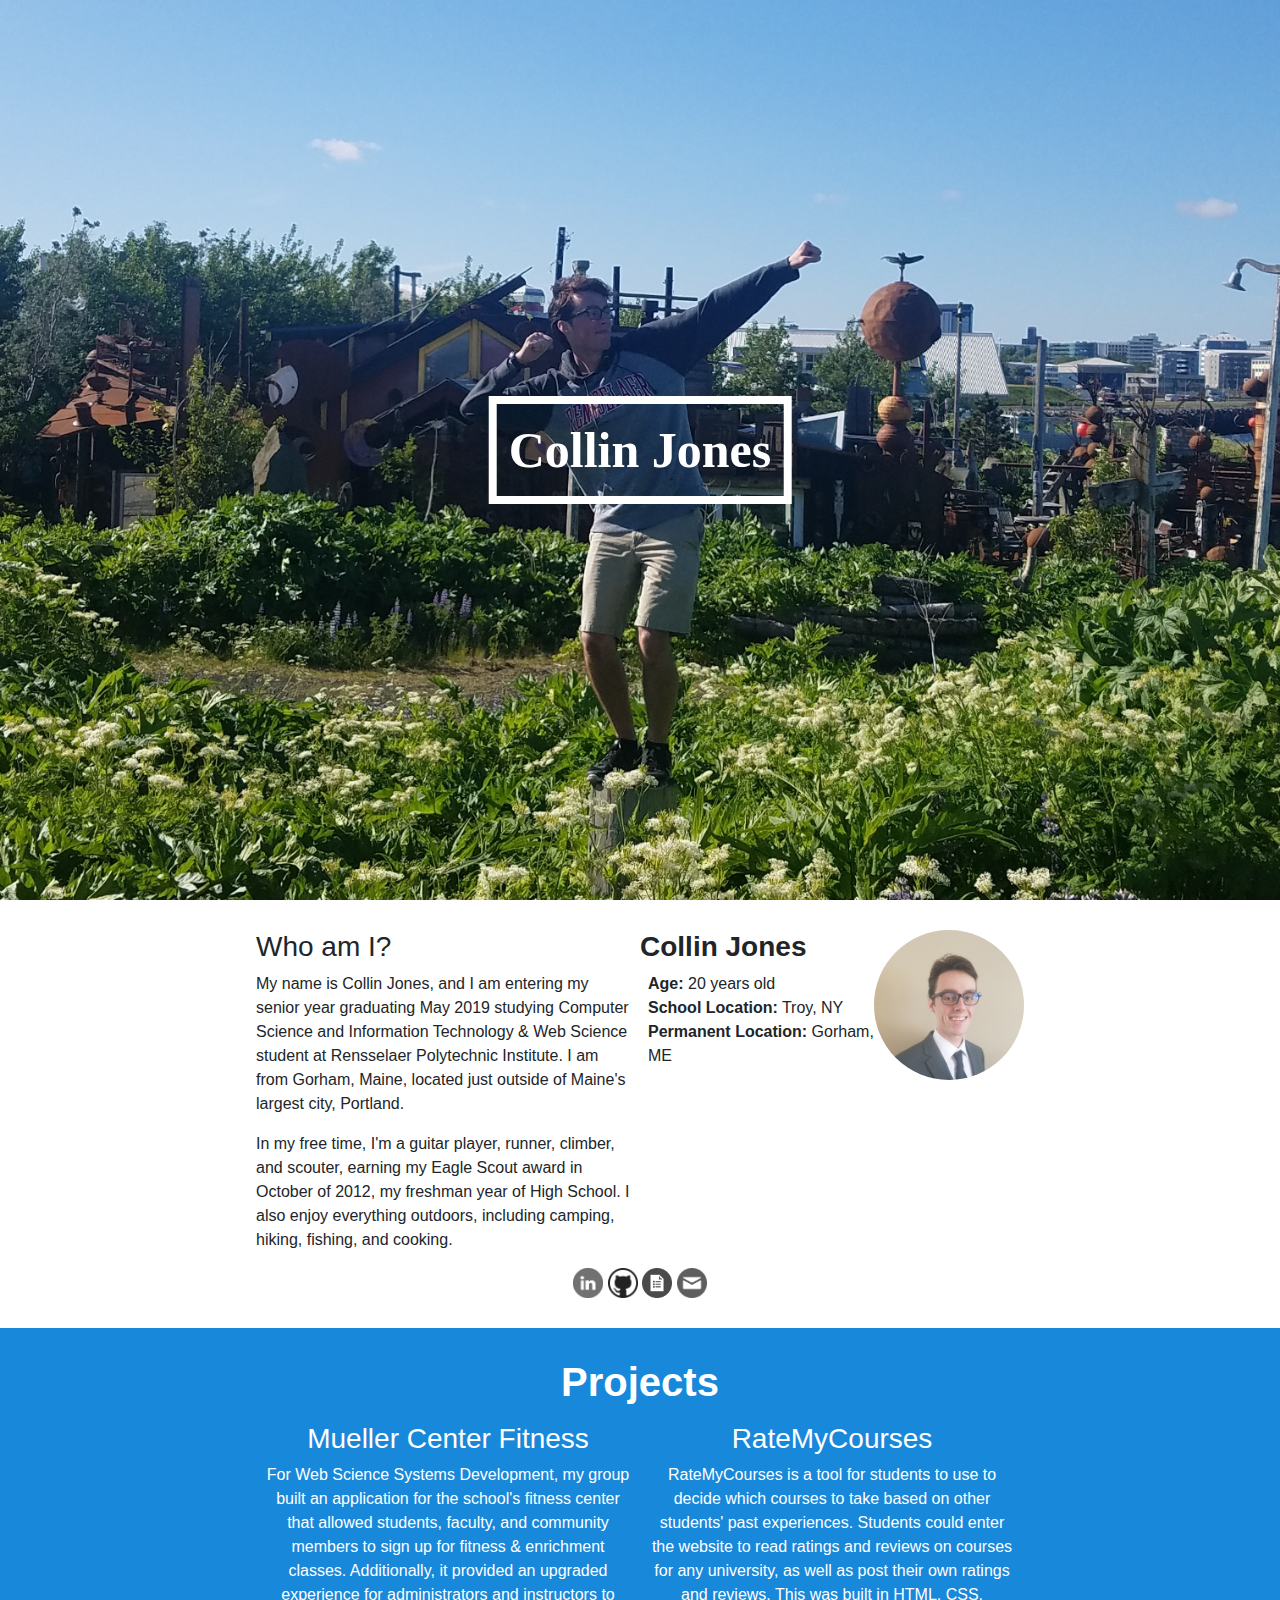
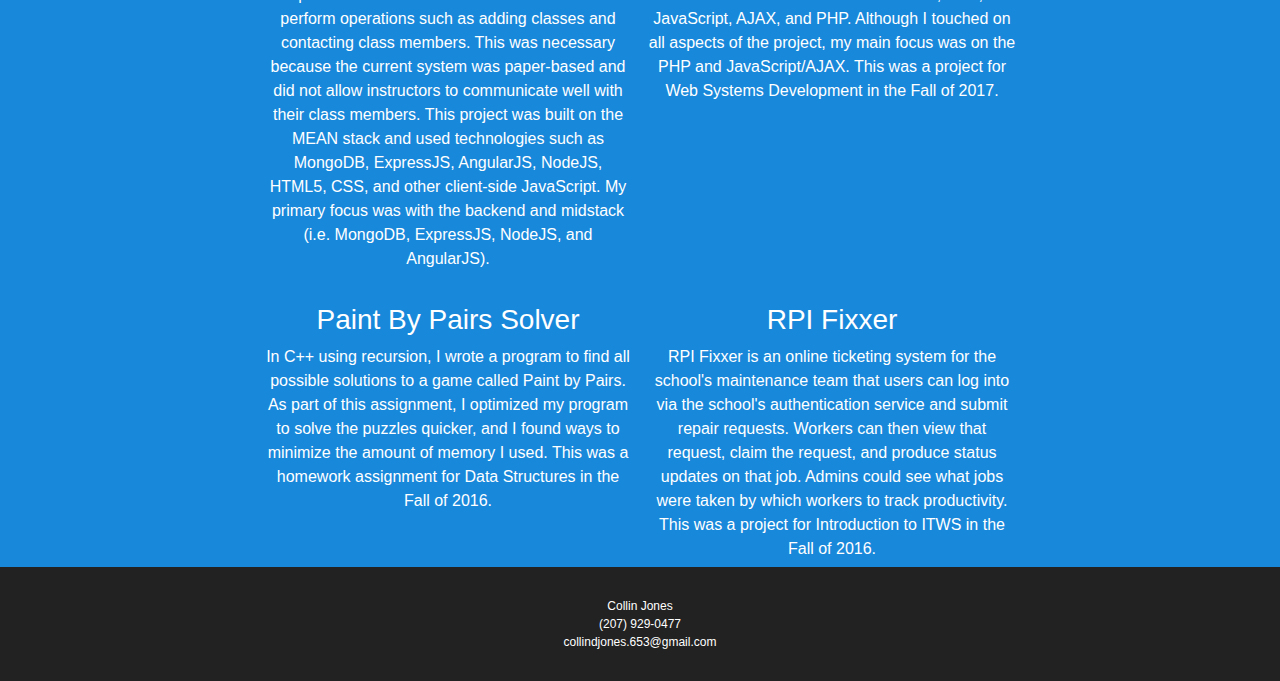
==== commit 18a7f274: "Updated description" ====
--- a/index.html
+++ b/index.html
@@ -42,13 +42,13 @@
           <!-- Quick Description -->
           <div id="who-am-i">
             <h3>Who am I?</h3>
-            <p>My name is Collin Jones, and I am entering my third year studying Computer Science and
-               Information Technology &amp; Web Science student at Rensselaer Polytechnic Institute.
-               Although I am entering my third year at RPI, I anticipate graduating a year early in
-               May 2019. I am from Gorham, Maine, located just outside of Maine's largest city, Portland.</p>
-            <p>In my free time, I'm a guitar player, runner, and scouter, earning my Eagle Scout award in
-               October of 2012, my freshman year of High School. I also enjoy everything outdoors,
-               including camping, hiking, fishing, and cooking.</p>
+            <p>My name is Collin Jones, and I am entering my senior year graduating May 2019 studying
+			   Computer Science and Information Technology &amp; Web Science student at Rensselaer
+			   Polytechnic Institute. I am from Gorham, Maine, located just outside of Maine's largest
+			   city, Portland.</p>
+            <p>In my free time, I'm a guitar player, runner, climber, and scouter, earning my Eagle
+			   Scout award in October of 2012, my freshman year of High School. I also enjoy
+			   everything outdoors, including camping, hiking, fishing, and cooking.</p>
           </div>
           <!-- Links -->
           <div id="profile-links">
--- a/resources/css/custom-styles.css
+++ b/resources/css/custom-styles.css
@@ -152,6 +152,15 @@
     margin: 0;
     float: none;
   }
+
+  #projects, #about {
+    padding-left: 5%;
+    padding-right: 5%;
+  }
+
+  #projects p {
+    text-align: left;
+  }
   
   #profile {
     width: 100%;
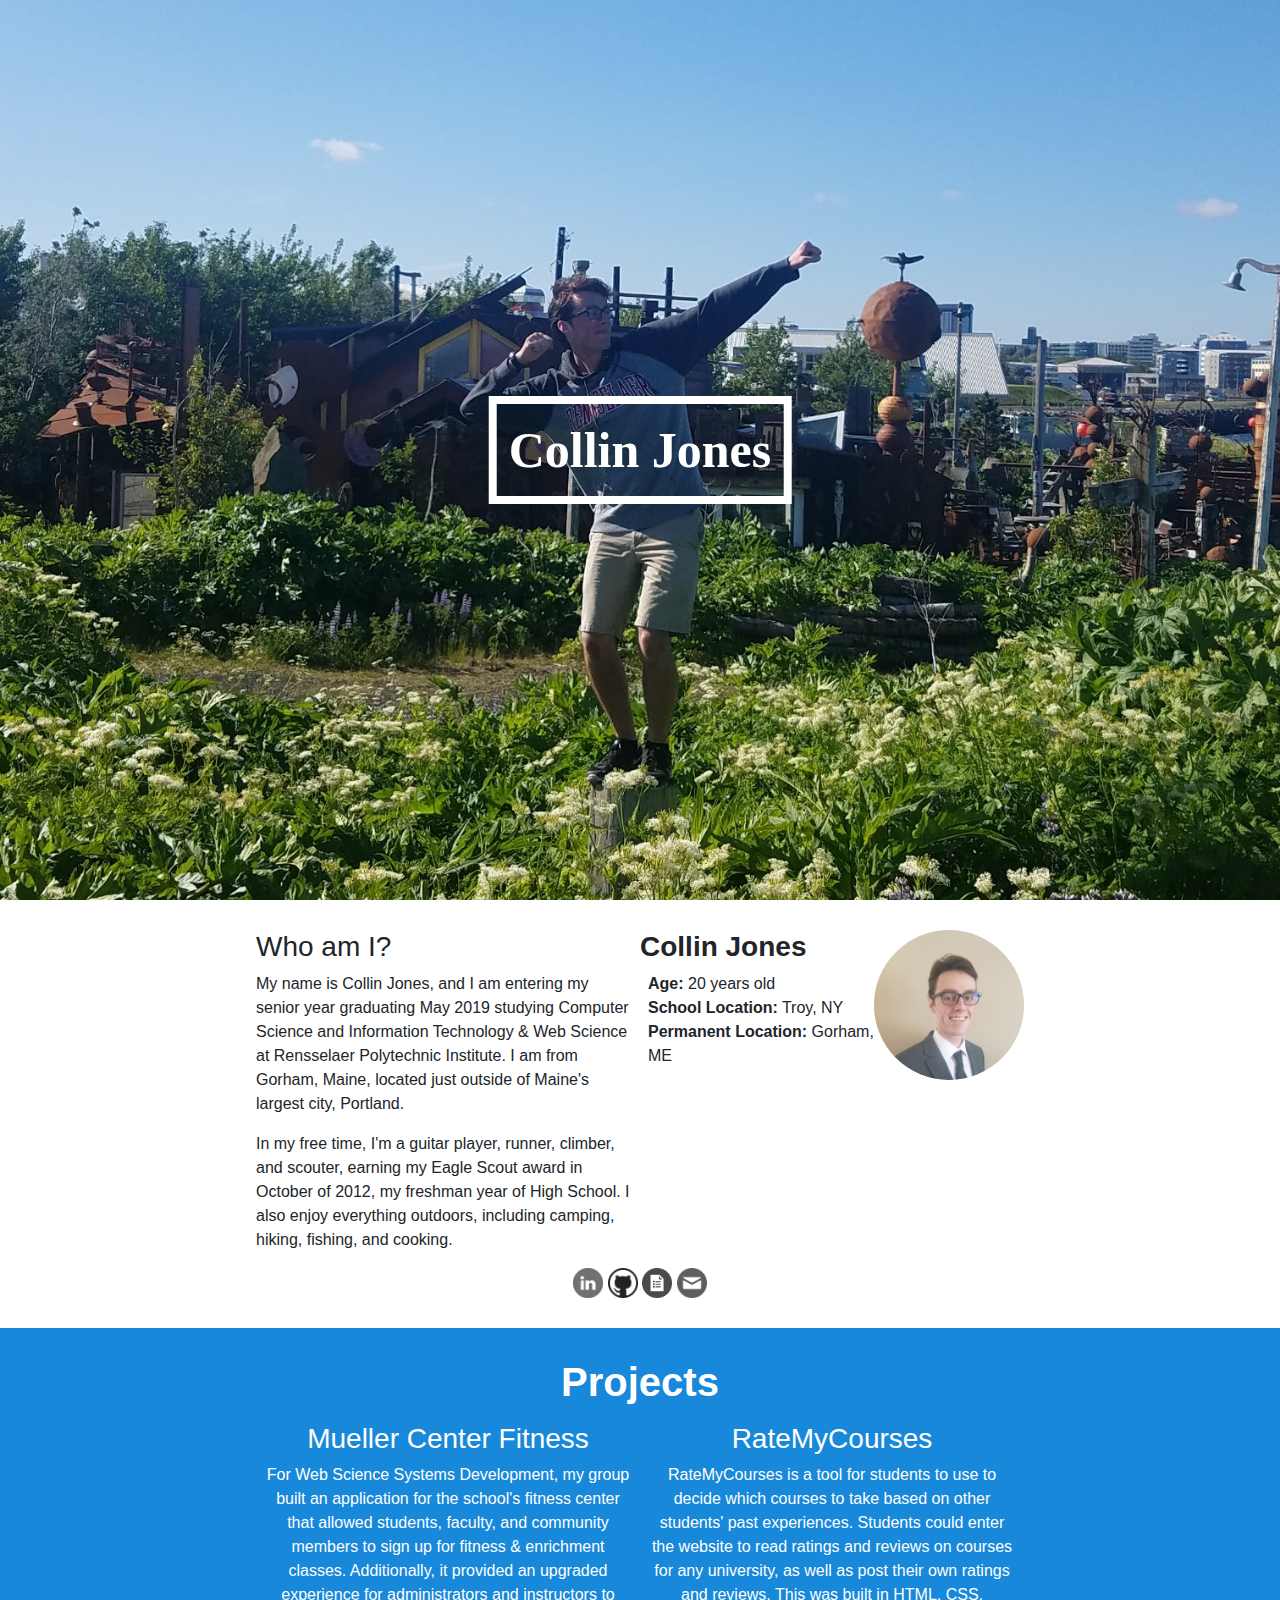
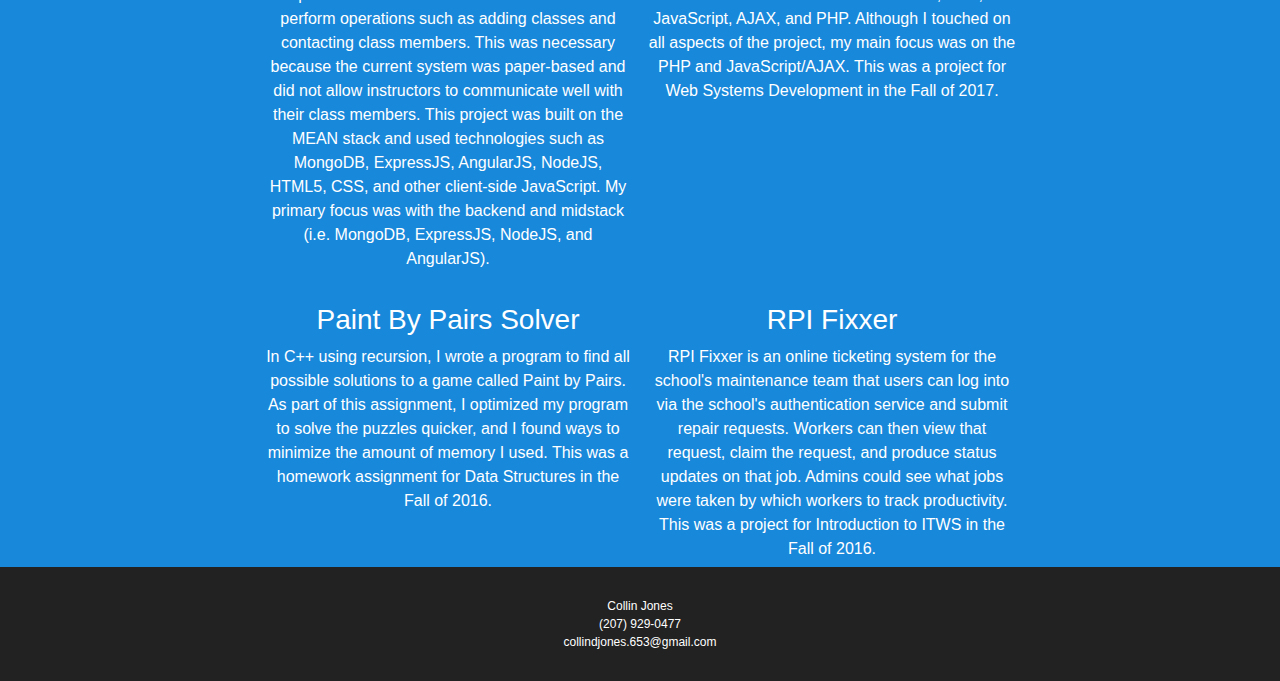
==== commit 47ca8d2a: "Fixed a typo." ====
--- a/index.html
+++ b/index.html
@@ -43,7 +43,7 @@
           <div id="who-am-i">
             <h3>Who am I?</h3>
             <p>My name is Collin Jones, and I am entering my senior year graduating May 2019 studying
-			   Computer Science and Information Technology &amp; Web Science student at Rensselaer
+			   Computer Science and Information Technology &amp; Web Science at Rensselaer
 			   Polytechnic Institute. I am from Gorham, Maine, located just outside of Maine's largest
 			   city, Portland.</p>
             <p>In my free time, I'm a guitar player, runner, climber, and scouter, earning my Eagle
